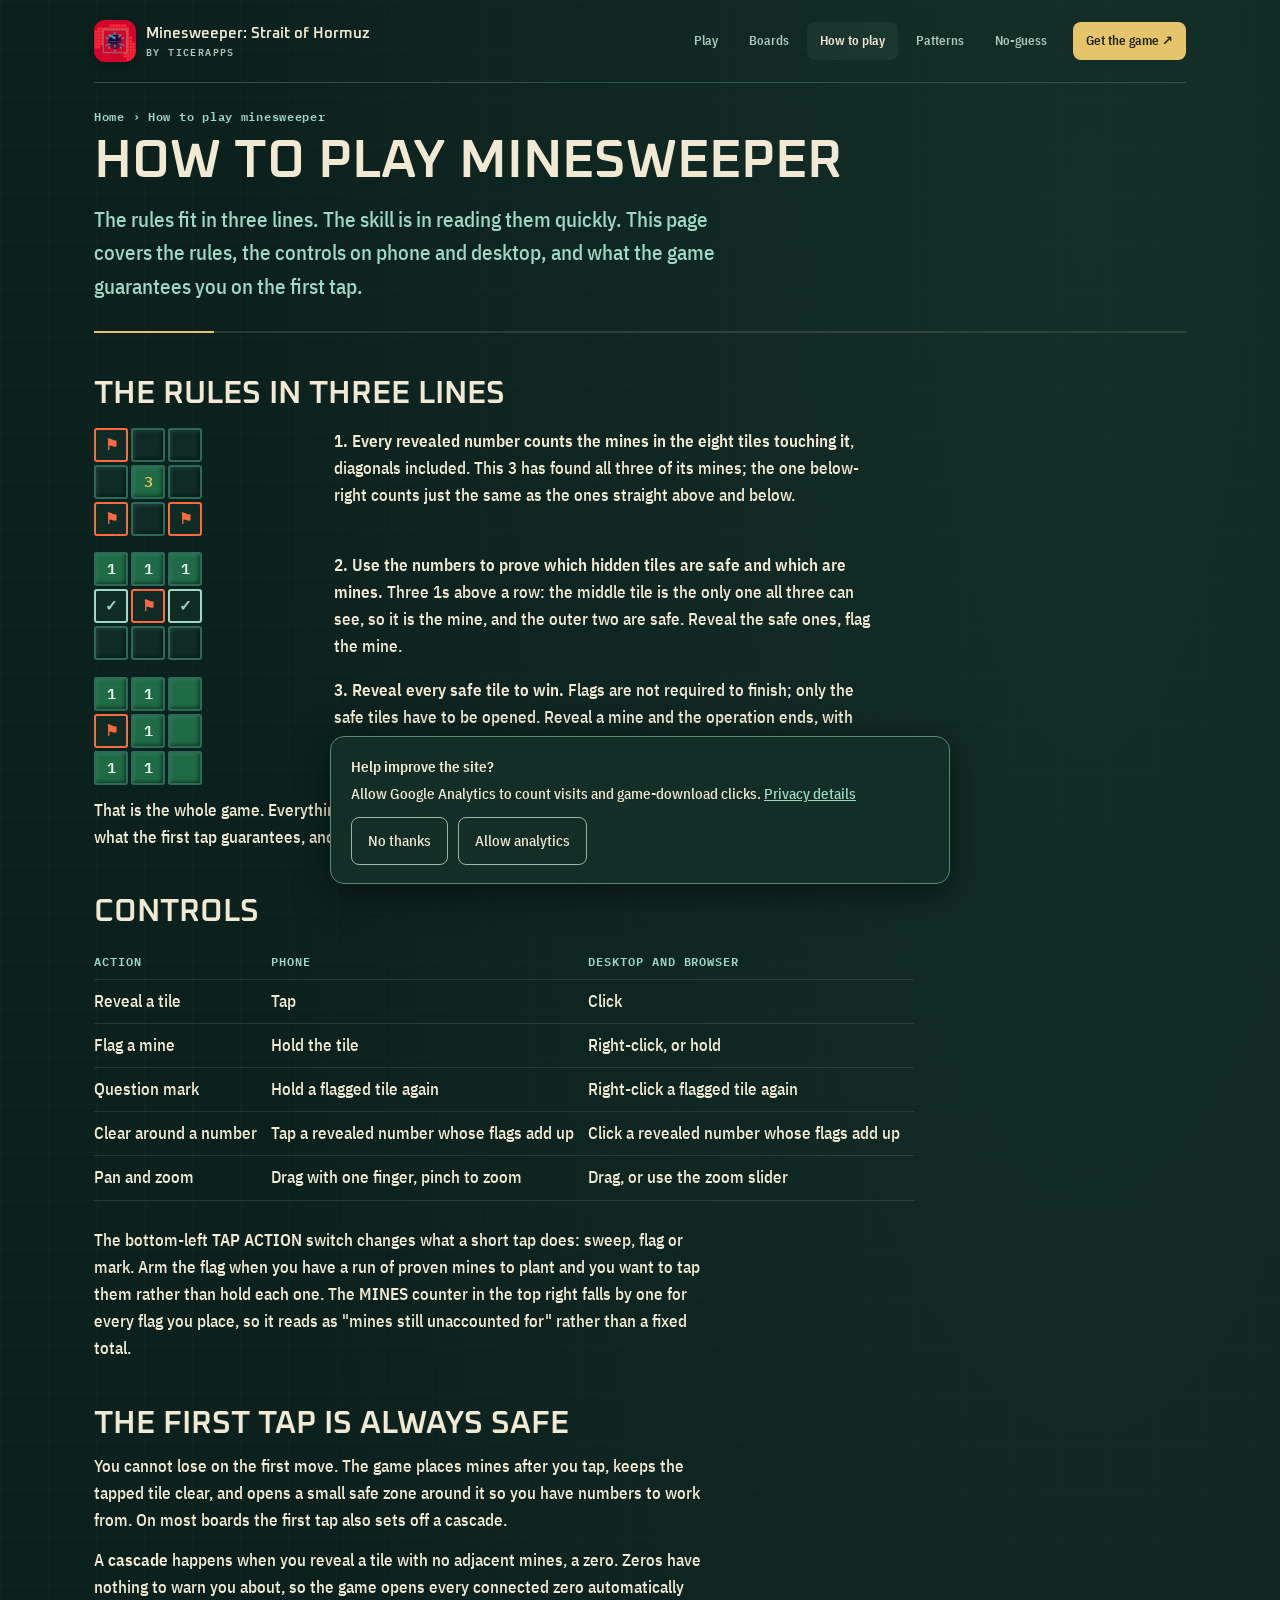
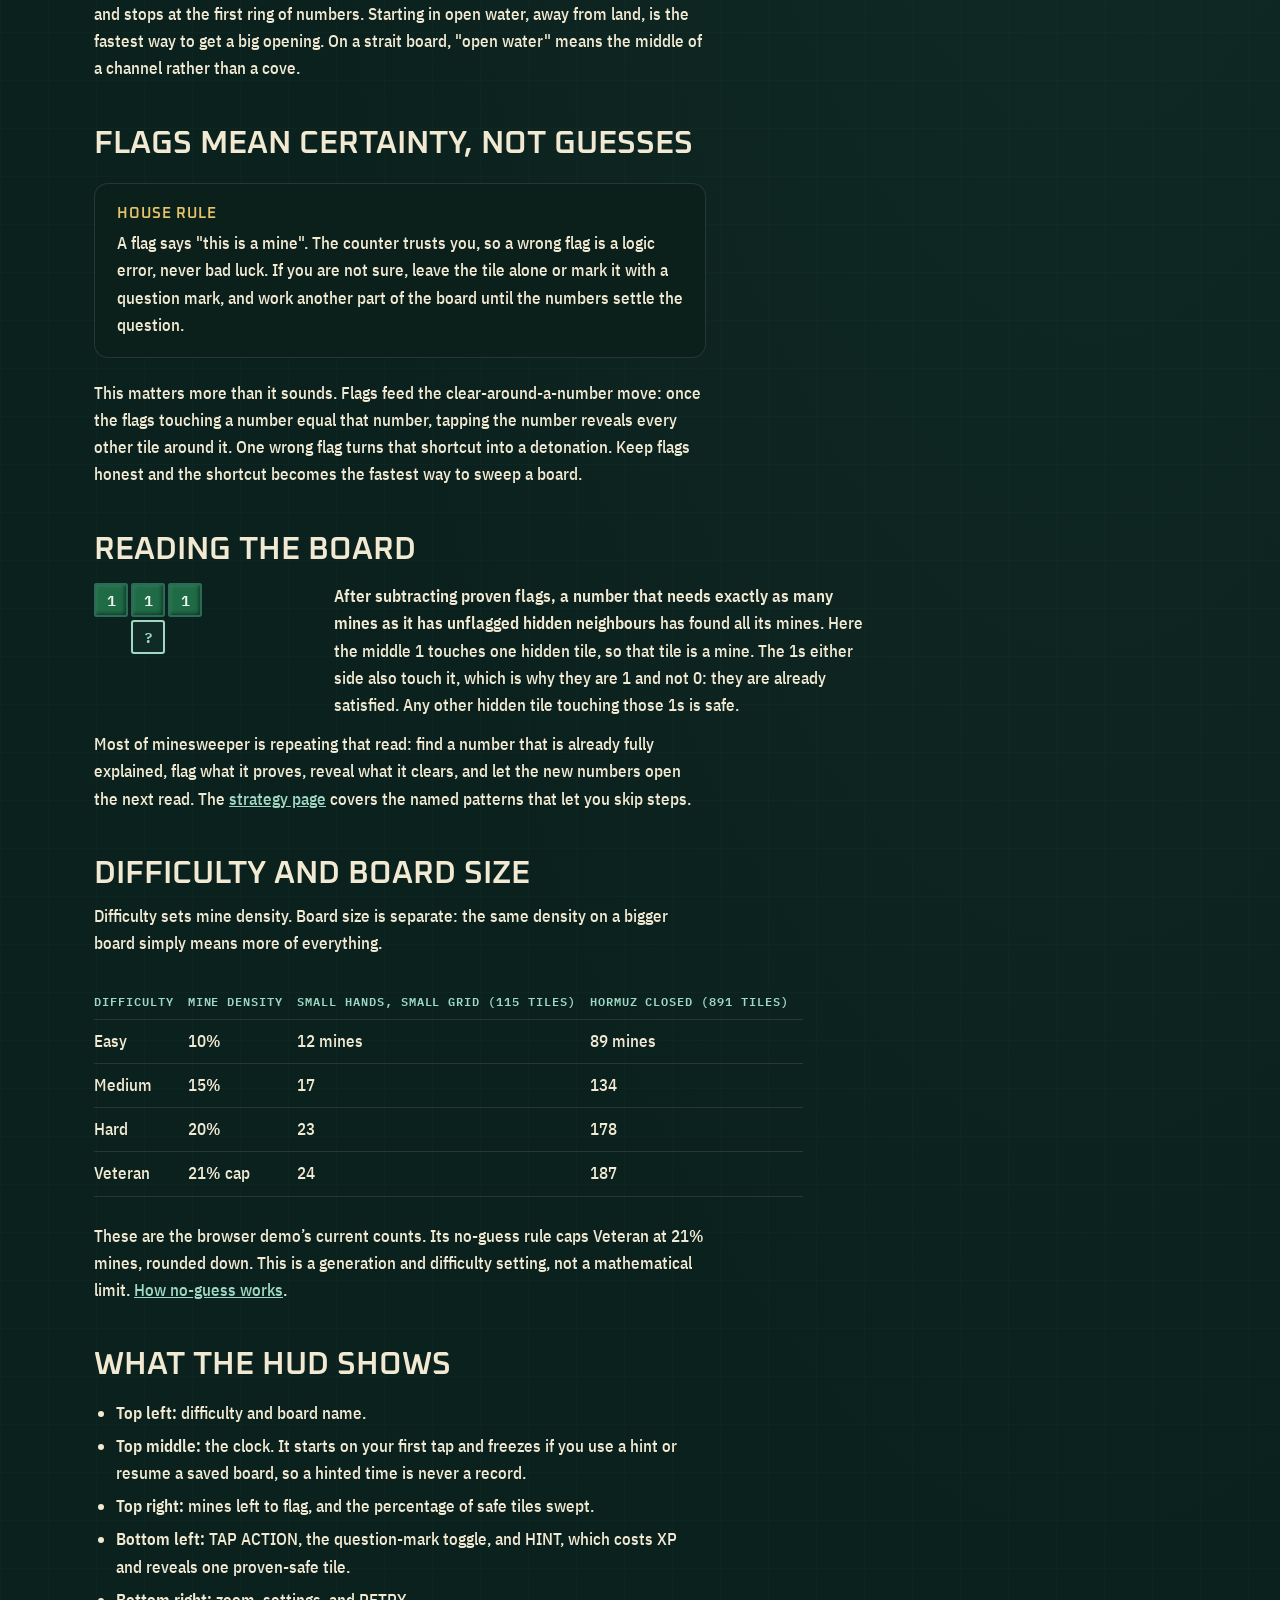
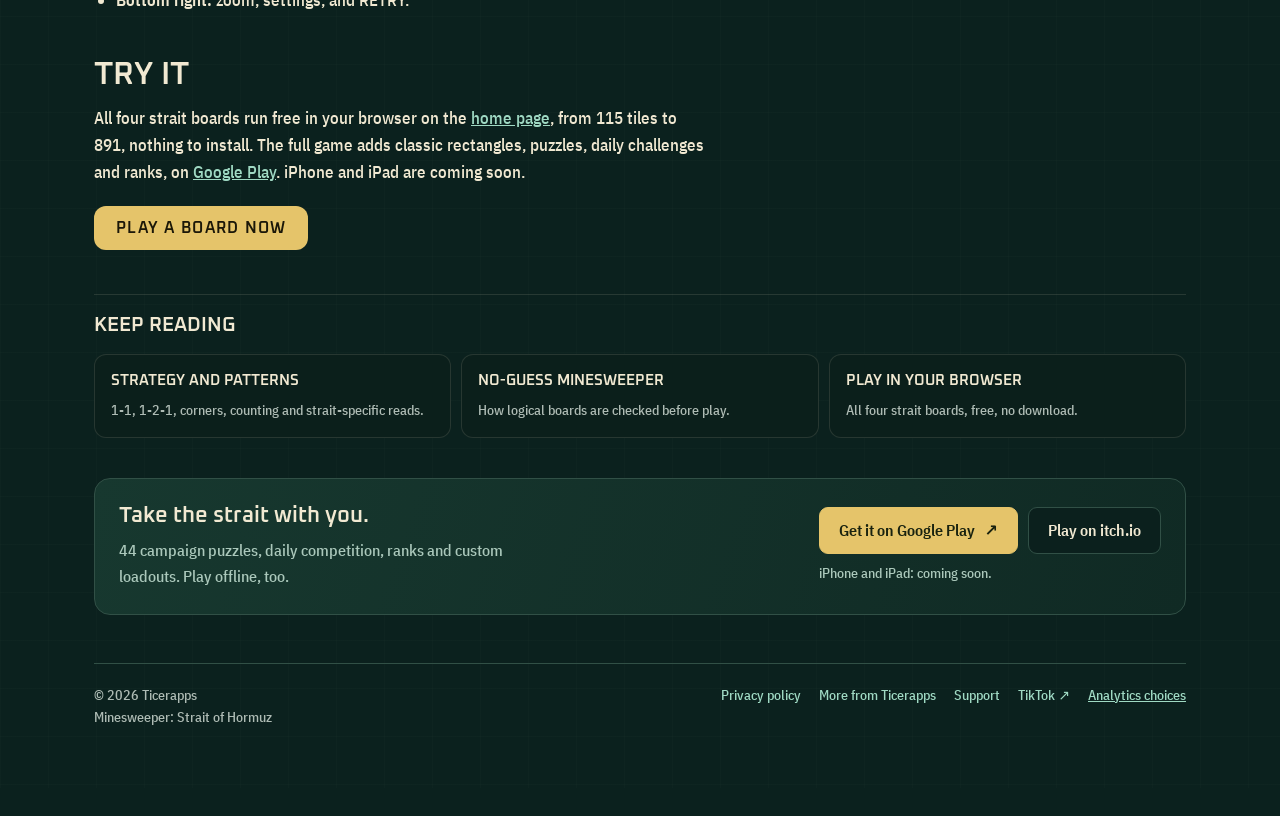
==== how-to-play/index.html @ 283d62c9 "Reduce font layout shifts and complete article metadata" ====
<!doctype html>
<html lang="en">
<head>
<meta charset="utf-8">
<meta name="viewport" content="width=device-width, initial-scale=1">
<title>How to Play Minesweeper – Rules, Controls and the First-Tap Guarantee</title>
<meta name="description" content="Minesweeper rules explained for Minesweeper: Strait of Hormuz: what the numbers mean, tap and hold controls, flags versus question marks, cascades, difficulty densities and what the HUD shows.">
<link rel="canonical" href="https://minesweeperstraitofhormuz.com/how-to-play/">
<meta name="robots" content="index, follow, max-image-preview:large">
<meta property="og:type" content="article"><meta property="og:site_name" content="Minesweeper: Strait of Hormuz"><meta property="og:title" content="How to Play Minesweeper – Rules, Controls and the First-Tap Guarantee"><meta property="og:description" content="Minesweeper rules explained for Minesweeper: Strait of Hormuz: what the numbers mean, tap and hold controls, flags versus question marks, cascades, difficulty densities and what the HUD shows."><meta property="og:url" content="https://minesweeperstraitofhormuz.com/how-to-play/"><meta property="og:image" content="https://minesweeperstraitofhormuz.com/assets/og-image.jpg">
<meta name="twitter:card" content="summary_large_image">
<link rel="icon" href="../assets/icon-192.png" type="image/png">

<style>:root{--bg:#0d2623;--bg-deep:#091c19;--panel:#0b1f1b;--line:rgba(236,228,205,.12);--cream:#f1e9d2;--mint:#9fd9c3;--gold:#e5c46a;--flag:#ff6a3d;--alert:#c84b3a;--tile:#0a1e1a;--tile-edge:#1d4a3f;--open:#1f6b45;
  --display:"Oxanium",system-ui,sans-serif;--body:"IBM Plex Sans Condensed","Arial Narrow",system-ui,sans-serif;--mono:"IBM Plex Mono",ui-monospace,Menlo,monospace;color-scheme:dark}
*{box-sizing:border-box}
body{margin:0;background:var(--bg);color:var(--cream);font:17px/1.6 var(--body);background-image:linear-gradient(rgba(159,217,195,.045) 1px,transparent 1px),linear-gradient(90deg,rgba(159,217,195,.045) 1px,transparent 1px);background-size:36px 36px}
a{color:var(--mint)}
img{max-width:100%;height:auto}
.wrap{max-width:1040px;margin:0 auto;padding:0 16px 60px}
.top{display:flex;align-items:center;justify-content:space-between;gap:16px;padding:14px 0;border-bottom:1px solid var(--line);flex-wrap:wrap}
@media (max-width:600px){.nav{display:none}}
.brand{display:flex;align-items:center;gap:12px;text-decoration:none;color:var(--cream)}
.brand img{width:40px;height:40px;border-radius:9px;box-shadow:0 2px 10px rgba(0,0,0,.4)}
.brand b{font-family:var(--display);font-size:17px;line-height:1.1;display:block}
.brand small{font-family:var(--mono);font-size:11px;letter-spacing:.12em;color:var(--mint);text-transform:uppercase}
.nav{display:flex;gap:18px;font-family:var(--mono);font-size:12px;letter-spacing:.1em;text-transform:uppercase;flex-wrap:wrap}
.nav a{color:var(--cream);text-decoration:none;opacity:.8}.nav a:hover{opacity:1;color:var(--gold)}
.crumbs{font-family:var(--mono);font-size:12px;letter-spacing:.06em;color:var(--mint);margin:22px 0 6px}
.crumbs a{text-decoration:none}
h1,h2,h3{font-family:var(--display);text-wrap:balance;line-height:1.08;margin:0}
h1{font-size:clamp(34px,6vw,54px);text-transform:uppercase}
h2{font-size:clamp(24px,3.6vw,32px);text-transform:uppercase;margin-top:44px;color:var(--cream)}
h3{font-size:20px;margin-top:26px;color:var(--mint)}
.lead{font-size:clamp(18px,2.3vw,21px);color:var(--mint);max-width:60ch;margin:12px 0 0}
article p{max-width:68ch;margin:12px 0}
article ul,article ol{max-width:68ch;padding-left:22px}
article li{margin:6px 0}
.rule{height:2px;background:var(--line);position:relative;margin:28px 0}
.rule::before{content:"";position:absolute;left:0;top:0;width:120px;height:2px;background:var(--gold)}
.callout{border:1px solid var(--line);background:var(--panel);border-radius:14px;padding:18px 22px;margin:22px 0;max-width:68ch}
.callout b{font-family:var(--display);color:var(--gold);text-transform:uppercase;font-size:15px;letter-spacing:.06em;display:block;margin-bottom:4px}
.cta{display:inline-block;background:var(--gold);color:#1b1708;font:700 16px/1 var(--display);letter-spacing:.08em;text-transform:uppercase;text-decoration:none;padding:14px 22px;border-radius:12px;margin-top:8px}
.cta:hover{background:#f0d57f}
figure{margin:24px 0;max-width:420px}
figure img{border-radius:12px;border:1px solid var(--line)}
figcaption{font-size:14px;color:#aebbb4;margin-top:8px}
table{border-collapse:collapse;margin:14px 0;font-variant-numeric:tabular-nums;max-width:100%}
th,td{border-bottom:1px solid var(--line);padding:8px 14px 8px 0;text-align:left;vertical-align:top}
th{font-family:var(--mono);font-size:12px;letter-spacing:.08em;text-transform:uppercase;color:var(--mint)}
.wide{overflow-x:auto}
/* mini board illustrations */
.mini{display:inline-grid;gap:3px;margin:0;vertical-align:top}
.mini span{width:34px;height:34px;display:grid;place-items:center;font:600 15px var(--mono);border-radius:3px;background:#102b26;box-shadow:inset 0 0 0 2px #2b6a59,inset 3px 3px 4px rgba(159,217,195,.14),inset -3px -3px 4px rgba(0,0,0,.55)}
.mini .o{background:var(--open);color:#eef7f0}
.mini .o.n2{color:#bfe8c9}.mini .o.n3{color:#e9c35a}
.mini .f{box-shadow:inset 0 0 0 2px var(--flag);color:var(--flag)}
.mini .s{box-shadow:inset 0 0 0 2px var(--mint);color:var(--mint)}
.mini .x{background:transparent;box-shadow:none}
.row{display:grid;grid-template-columns:216px minmax(0,1fr);gap:8px 24px;align-items:start;margin-top:16px}
.row>p{margin:0;max-width:60ch}
.row>figure,.row>.mini,.row>div{margin:0;justify-self:start}
@media (max-width:620px){.row{grid-template-columns:1fr}}
.related{border-top:1px solid var(--line);margin-top:44px;padding-top:20px}
.related h2{margin-top:0;font-size:20px}
.related ul{list-style:none;padding:0;display:grid;gap:10px;grid-template-columns:repeat(auto-fit,minmax(220px,1fr))}
.related a{display:block;border:1px solid var(--line);border-radius:12px;padding:14px 16px;text-decoration:none;color:var(--cream);background:var(--panel)}
.related a b{display:block;font-family:var(--display);text-transform:uppercase;font-size:15px;margin-bottom:3px}
.related a span{color:#aebbb4;font-size:14px}
footer{border-top:1px solid var(--line);margin-top:40px;padding-top:20px;font-size:14px;color:#aebbb4;display:flex;justify-content:space-between;gap:16px;flex-wrap:wrap}
footer nav{display:flex;gap:16px;flex-wrap:wrap}footer a{text-decoration:none}

/* section 7: chord animation. The 3 is satisfied by three flags; tapping it opens the rest. */
.chord{display:inline-grid;grid-template-columns:repeat(3,34px);gap:3px;margin:0;position:relative}
.chord span{width:34px;height:34px;display:grid;place-items:center;font:600 15px var(--mono);border-radius:3px;background:#102b26;box-shadow:inset 0 0 0 2px #2b6a59,inset 3px 3px 4px rgba(159,217,195,.14),inset -3px -3px 4px rgba(0,0,0,.55);color:transparent}
.chord .f{box-shadow:inset 0 0 0 2px var(--flag);color:var(--flag)}
.chord .c{background:var(--open);color:#e9c35a;position:relative}
.chord .c::after{content:"";position:absolute;inset:-4px;border:2px solid var(--mint);border-radius:6px;opacity:0;animation:chord-tap 4s infinite}
.chord .h{position:relative;overflow:hidden}
.chord .h::before{content:attr(data-n);position:absolute;inset:0;display:grid;place-items:center;background:var(--open);color:#eef7f0;border-radius:3px;opacity:0;animation:chord-open 4s infinite}
.chord .h.d1::before{animation-delay:.08s}.chord .h.d2::before{animation-delay:.16s}.chord .h.d3::before{animation-delay:.24s}.chord .h.d4::before{animation-delay:.32s}
@keyframes chord-tap{0%,38%{opacity:0;transform:scale(.8)}42%{opacity:1;transform:scale(1)}55%{opacity:0;transform:scale(1.25)}100%{opacity:0}}
@keyframes chord-open{0%,44%{opacity:0}52%,88%{opacity:1}100%{opacity:0}}
.chord-cap{font-family:var(--mono);font-size:12px;letter-spacing:.06em;color:var(--mint);margin:0 0 4px}
@media (prefers-reduced-motion:reduce){.chord .h::before{animation:none;opacity:1}.chord .c::after{animation:none}}
.hud-fig{margin:0;max-width:216px}
.hud-fig img{border-radius:999px;border:1px solid var(--line);display:block}
.hud-fig figcaption{font-size:13px}
</style>
<script async src="https://pagead2.googlesyndication.com/pagead/js/adsbygoogle.js?client=ca-pub-9806107692884322" crossorigin="anonymous"></script>
<script type="application/ld+json">{"@context": "https://schema.org", "@graph": [{"@type": "BreadcrumbList", "itemListElement": [{"@type": "ListItem", "position": 1, "name": "Home", "item": "https://minesweeperstraitofhormuz.com/"}, {"@type": "ListItem", "position": 2, "name": "How to play minesweeper", "item": "https://minesweeperstraitofhormuz.com/how-to-play/"}]}, {"@type": "HowTo", "name": "How to play Minesweeper: Strait of Hormuz", "description": "Classic minesweeper rules on boards shaped by the Strait of Hormuz: read the numbers, flag proven mines, reveal every safe tile.", "step": [{"@type": "HowToStep", "name": "Read the numbers", "text": "Each revealed number counts the mines in the eight tiles touching it, including diagonals."}, {"@type": "HowToStep", "name": "Reveal or flag", "text": "Tap to reveal a tile you have proven safe. Hold a tile, or right-click on desktop, to flag a proven mine."}, {"@type": "HowToStep", "name": "Clear the grid", "text": "Reveal every safe tile to win. Keep flags honest so you can tap a satisfied number to clear its neighbours."}]}, {"@type": "Article", "headline": "How to play Minesweeper: Strait of Hormuz", "author": {"@type": "Organization", "name": "Ticerapps", "url": "https://ticerapps.github.io/"}, "publisher": {"@type": "Organization", "name": "Ticerapps"}, "datePublished": "2026-10-12T23:05:53-04:00", "dateModified": "2026-10-14T02:19:47-04:00", "mainEntityOfPage": "https://minesweeperstraitofhormuz.com/how-to-play/", "image": "https://minesweeperstraitofhormuz.com/assets/og-image.jpg"}]}</script>

<!-- shared-style:start --><link rel="preload" href="/assets/fonts/hormuz-display.woff2" as="font" type="font/woff2" crossorigin><link rel="preload" href="/assets/fonts/hormuz-body-medium.woff2" as="font" type="font/woff2" crossorigin><style>/* Self-hosted OFL font subsets. Optional display prevents late font swaps. */
@font-face{font-family:"Hormuz Web Display";src:url('/assets/fonts/hormuz-display.woff2') format('woff2');font-weight:600 700;font-display:optional}
@font-face{font-family:'Hormuz Web Sans';src:url('/assets/fonts/hormuz-body-medium.woff2') format('woff2');font-weight:400 500;font-display:optional}
@font-face{font-family:'Hormuz Web Sans';src:url('/assets/fonts/hormuz-body-semibold.woff2') format('woff2');font-weight:600 700;font-display:optional}
@font-face{font-family:'Hormuz Web Mono';src:url('/assets/fonts/hormuz-mono.woff2') format('woff2');font-weight:400 700;font-display:optional}
/* Shared navigation, landing-page refinements and illustrated field guide. */
:root{--display:"Hormuz Web Display",system-ui,sans-serif;--body:"Hormuz Web Sans","Arial Narrow",system-ui,sans-serif;--mono:"Hormuz Web Mono",ui-monospace,Menlo,monospace;--ink-soft:#abc8bb;--surface:#0b201d;--edge:#315046;--radius:16px}
html{scroll-padding-top:110px}
body{font-family:var(--body);background-color:#0b211e;background-image:radial-gradient(ellipse at 85% 5%,#20423666,transparent 55%),linear-gradient(#9fd9c305 1px,transparent 1px),linear-gradient(90deg,#9fd9c305 1px,transparent 1px);background-size:auto,48px 48px,48px 48px}
.wrap{max-width:1140px;padding-inline:24px}
a,button,summary{-webkit-tap-highlight-color:transparent}
:focus-visible{outline:3px solid var(--gold);outline-offset:5px}
button{font:inherit;cursor:pointer}button:disabled{cursor:default}
[hidden]{display:none!important}
.top.site-header{position:relative;z-index:20;display:flex;flex-wrap:wrap;align-items:center;gap:20px;padding:20px 0;margin:0 0 24px;border-bottom:1px solid var(--edge)}
.site-header .brand{min-width:0;gap:10px;flex:1 1 240px}
.site-header .brand img{width:42px;height:42px;flex:none;border-radius:11px}
.site-header .brand b{font-family:var(--display);font-size:15px;line-height:1.4;letter-spacing:0;max-width:260px}
.site-header .brand small{display:block;font:500 10px/1.5 var(--mono);letter-spacing:.14em;color:var(--ink-soft)}
.site-nav{display:flex;align-items:center;gap:5px;flex-wrap:wrap}
.site-nav a{font:600 13px/1.4 var(--body);padding:10px 13px;border-radius:8px;text-decoration:none;color:var(--ink-soft);white-space:nowrap}
.site-nav a:hover,.site-nav a[aria-current="page"]{background:#9fd9c310;color:var(--cream)}
.site-nav a.nav-download{background:var(--gold);color:#1b230f;margin-left:8px}
.menu-toggle{display:none;border:1px solid var(--edge);border-radius:8px;background:var(--surface);color:var(--cream);padding:10px 14px;font:600 14px var(--body)}
.hero{padding-top:28px!important}
.hero h1{font-size:clamp(36px,6vw,68px)!important;max-width:900px;letter-spacing:-.035em}
.hero .eyebrow{font-size:11px;letter-spacing:.12em;margin-bottom:16px}
.hero p.lead{font-size:clamp(18px,2vw,22px);max-width:640px;margin-bottom:20px;line-height:1.55}
.hero-actions,.download-actions{display:flex;align-items:center;gap:10px;flex-wrap:wrap;margin:20px 0}
.action-primary,.action-secondary{display:inline-flex;align-items:center;justify-content:center;gap:10px;min-height:46px;padding:12px 19px;border-radius:9px;font:600 16px/1.3 var(--body);text-decoration:none;border:1px solid var(--edge)}
.action-primary{background:var(--gold);color:#19220f;border-color:var(--gold)}
.action-secondary{background:var(--surface);color:var(--cream)}
.action-primary:hover{background:#f3d681}.action-secondary:hover{border-color:var(--mint)}
.availability{color:var(--ink-soft);font-size:14px;margin:0!important}
.coming-soon{display:flex;flex-direction:column;justify-content:center;border:1px solid var(--edge);border-radius:9px;padding:9px 18px;color:var(--ink-soft);font:500 13px/1.35 var(--body)}
.coming-soon strong{color:var(--cream);font-size:16px}
.download-strip{display:flex;align-items:center;justify-content:space-between;gap:24px;background:linear-gradient(110deg,#17382f,#102a24);border:1px solid var(--edge);border-radius:var(--radius);padding:24px;margin:40px 0}
.download-strip h2{margin:0;font-size:22px;line-height:1.25;text-transform:none}
.download-strip p{font-size:16px;color:var(--ink-soft);max-width:48ch;margin:8px 0 0}
.download-strip .download-actions{margin:0;flex-shrink:0}
.download-strip small{display:block;margin-top:8px;color:var(--ink-soft)}
.social-section{display:grid;grid-template-columns:.8fr 1.2fr;gap:32px;align-items:center;margin:44px 0;border:1px solid var(--edge);border-radius:var(--radius);padding:28px;background:var(--surface)}
.social-section h2{font-size:30px;margin:6px 0 14px;line-height:1.2}
.social-section p{color:var(--ink-soft);max-width:40ch}.social-preview{min-width:0;text-align:center;border:1px dashed #47675a;border-radius:12px;padding:22px}
.social-preview .embed-notice{font-size:13px;margin:12px auto;max-width:38ch}.social-preview blockquote{min-width:0!important;margin:0!important}
.social-preview iframe{max-width:100%!important}.social-preview .social-handle{display:block;margin:14px 0;text-decoration:none;font-family:var(--mono);font-size:14px}
.site-footer{align-items:flex-start;margin-top:48px;border-top:1px solid var(--edge)}
.site-footer nav{display:flex;gap:18px;flex-wrap:wrap}.site-footer p{margin:0}.text-button{border:0;background:none;color:var(--mint);text-decoration:underline;padding:0;font:inherit}
.guide-intro{display:grid;grid-template-columns:1.15fr .85fr;gap:36px;align-items:center;padding:20px 0 28px}
.guide-intro h1{font-size:clamp(34px,5vw,56px);letter-spacing:-.025em;line-height:1.08}
.guide-intro .lead{font-size:19px;max-width:45ch;line-height:1.6}
.guide-kicker{color:var(--gold);font:500 11px var(--mono);letter-spacing:.15em;text-transform:uppercase;margin-bottom:14px}
.pattern-legend{display:flex;gap:10px 18px;flex-wrap:wrap;font-size:14px;color:var(--ink-soft);margin:20px 0}
.legend-safe{color:#b3eacc}.legend-mine{color:#ffa67d}.pattern-note{font-size:15px;color:var(--ink-soft);padding:16px 20px;border-left:2px solid var(--gold);background:#e5c46a06;max-width:76ch}
.guide-jump{display:flex;flex-wrap:wrap;gap:8px;margin:24px 0 30px}.guide-jump a{border:1px solid var(--edge);border-radius:30px;padding:7px 13px;font-size:14px;text-decoration:none}
.pattern-cards{display:grid;grid-template-columns:repeat(2,minmax(0,1fr));gap:18px}
.pattern-card{background:var(--surface);border:1px solid var(--edge);border-radius:var(--radius);padding:24px;min-width:0;scroll-margin-top:22px}
.pattern-card .pattern-group{margin:0 0 8px;color:var(--gold);font:500 10px var(--mono);letter-spacing:.1em;text-transform:uppercase}
.pattern-card h2{font-size:23px;margin:0;line-height:1.25;text-transform:none;letter-spacing:0}
.pattern-card p{font-size:17px;line-height:1.5;color:var(--ink-soft)}
.pattern-stage{display:flex;justify-content:center;align-items:center;min-height:202px;padding:22px 8px;margin:18px 0;background:radial-gradient(ellipse,#163e3055,transparent 70%);border-block:1px solid #9fd9c30b;overflow:hidden}
.pattern-board{display:grid;grid-template-columns:repeat(var(--cols),minmax(0,46px));gap:4px;width:max-content;max-width:100%}
.pattern-cell{width:46px;height:46px;border-radius:5px;display:grid;place-items:center;font:600 22px/1 var(--mono);box-sizing:border-box}
.pattern-cell.covered{background:linear-gradient(140deg,#235c47,#153e32);border:1px solid #538870;box-shadow:inset 2px 2px #7ab89524,inset -2px -2px #0003;color:#add1be}
.pattern-cell.clue{background:#12342a;border:1px solid #234c3e;color:#b8ddeb}
.pattern-cell.clue.n2{color:#a8d9a2}.pattern-cell.clue.n3{color:#f1d486}.pattern-cell.clue.n4{color:#ddaff7}
.pattern-cell.outside{background:repeating-linear-gradient(135deg,transparent,transparent 5px,#9fd9c308 5px,#9fd9c308 6px);border:1px dashed #9fd9c312;color:transparent}
.pattern-cell.flag,.pattern-board.show-answer .answer-mine{background:#4b3024;border:1px solid #d9865e;color:#ffb58e}
.pattern-board.show-answer .answer-safe{background:#315544;border:2px solid #b3eacc;color:#c7f3d9}
.pattern-board .answer-symbol{display:none}.pattern-board.show-answer .answer-symbol{display:inline}.pattern-board.show-answer .answer-marked .hidden-symbol{display:none}
.pattern-card details{border-top:1px solid var(--edge);padding-top:14px}.pattern-card summary{cursor:pointer;color:var(--mint);font-size:16px}.pattern-card details p{font-size:16px}
.pattern-card details[open] summary{margin-bottom:8px}
.pattern-answer{display:flex;align-items:center;justify-content:space-between;gap:12px}
.pattern-answer button{padding:8px 12px;border:1px solid #52745e;border-radius:7px;background:#153c30;color:var(--cream);font-size:14px}.pattern-answer small{color:var(--ink-soft);font-size:12px}
.quiz{border:1px solid #6f7345;border-radius:var(--radius);background:linear-gradient(140deg,#243a2a,#10251e);padding:24px;text-align:center}
.quiz h2{font-size:21px;margin:0 0 18px;text-transform:none}.quiz .pattern-board{margin:auto}.quiz .pattern-cell.covered:hover{border-color:var(--gold);transform:translateY(-2px)}
.quiz-feedback{font-size:16px;min-height:48px;margin:18px 0 0!important;color:var(--ink-soft)}
.guide-end{display:grid;grid-template-columns:1fr 1fr;gap:24px;margin:34px 0}.guide-end h2{font-size:22px;text-transform:none;margin:0 0 10px}.guide-end p{font-size:17px;color:var(--ink-soft)}
.policy-head{max-width:760px}.privacy-short{background:var(--surface);border:1px solid var(--edge);border-radius:12px;padding:20px;margin:24px 0}.privacy-short p{margin:0}.policy-links{display:flex;gap:16px;flex-wrap:wrap}
@media(min-width:900px){.hero .game{margin-top:34px}.hero>.cta{padding:28px}}
@media(max-width:800px){.site-header .brand{flex:1}.site-header .brand b{max-width:235px}.js .menu-toggle{display:block}.site-nav{width:100%;padding-top:10px;border-top:1px solid var(--edge);gap:6px}.js .site-nav:not(.is-open){display:none}.site-nav a{padding:12px 14px;flex:1 0 auto;text-align:center}.site-nav a.nav-download{margin-left:0}.top.site-header{gap:12px;margin-bottom:18px;padding:16px 0}.guide-intro{grid-template-columns:1fr;gap:22px}.quiz{max-width:480px;width:100%;justify-self:center}.social-section{grid-template-columns:1fr}.download-strip{align-items:flex-start;flex-direction:column}.pattern-card{padding:20px}}
@media(max-width:580px){.wrap{padding-inline:18px}.site-header .brand b{max-width:190px;font-size:13px}.site-header .brand img{width:36px;height:36px}.site-header .brand small{font-size:9px}.menu-toggle{padding:9px 11px}.hero{padding-top:14px!important}.hero h1{font-size:36px!important}.hero .eyebrow{font-size:10px;line-height:1.8}.hero-actions a{flex:1 1 auto}.pattern-cards{grid-template-columns:1fr}.guide-end{grid-template-columns:1fr}.social-section{padding:20px}.social-preview{padding:16px 10px}.download-strip{padding:22px}.guide-intro{padding-top:12px}.guide-jump{gap:7px}.guide-jump a{font-size:13px}.site-footer{display:block}.site-footer nav{margin-top:18px}.coming-soon{min-height:48px}}
@media(prefers-reduced-motion:reduce){*,*::before,*::after{scroll-behavior:auto!important;animation:none!important;transition:none!important}}
.analytics-choice{position:fixed;z-index:1000;bottom:16px;left:16px;right:16px;margin:auto;max-width:620px;padding:18px 20px;background:#122e27;border:1px solid #5c8771;border-radius:14px;box-shadow:0 8px 35px #0008;font-size:15px}.analytics-choice[hidden]{display:none}.analytics-choice p{margin:4px 0 12px;line-height:1.45}.analytics-actions{display:flex;gap:10px;flex-wrap:wrap}.analytics-actions button{padding:11px 16px;background:transparent;border:1px solid #98b6a6;border-radius:8px;color:var(--cream);font:inherit;cursor:pointer}.analytics-actions button:hover{background:#28483a}.analytics-actions button[hidden]{display:none}html:not(.js) [data-answer]{display:none}html:not(.js) .pattern-board .answer-marked .answer-symbol{display:inline}html:not(.js) .pattern-board .answer-marked .hidden-symbol{display:none}

.social-media{min-width:0}.youtube-preview{position:relative;aspect-ratio:16/9;border:1px solid var(--line);border-radius:16px;overflow:hidden;background:linear-gradient(120deg,#092b1ddd,#071b12aa),url('/assets/og-image.jpg') center/cover}.youtube-preview button{width:100%;height:100%;display:flex;flex-direction:column;gap:12px;align-items:center;justify-content:center;padding:20px;background:transparent;border:0;color:var(--cream);cursor:pointer;font:inherit}.youtube-preview button:hover{background:#50775633}.youtube-preview strong{font-family:var(--display);font-size:clamp(17px,2vw,23px)}.video-play{display:grid;place-items:center;width:64px;height:64px;background:var(--gold);border-radius:50%;color:#10221a;font-size:38px;line-height:1}.youtube-preview iframe{position:absolute;inset:0;border:0;width:100%;height:100%}.social-media .social-preview{margin-top:24px}
</style><!-- shared-style:end -->
<script defer src="/assets/site.js"></script>
<script defer src="/assets/analytics.js"></script>
</head>
<body>
<div class="wrap">
<!-- shared-header:start --><header class="top site-header"><a class="brand" href="/" aria-label="Minesweeper: Strait of Hormuz by Ticerapps, home"><img src="/assets/icon-192.png" width="42" height="42" alt=""><span><b>Minesweeper: Strait of Hormuz</b><small>by Ticerapps</small></span></a><button type="button" class="menu-toggle" aria-expanded="false" aria-controls="site-nav">Menu <span aria-hidden="true">☰</span></button><nav class="site-nav" id="site-nav" aria-label="Main navigation"><a href="/#play">Play</a><a href="/#boards">Boards</a><a href="/how-to-play/" aria-current="page">How to play</a><a href="/strategy/">Patterns</a><a href="/no-guess-minesweeper/">No-guess</a><a class="nav-download" href="/#get">Get the game <span aria-hidden="true">↗</span></a></nav></header><!-- shared-header:end -->
<main>
<nav class="crumbs" aria-label="Breadcrumb"><a href="../">Home</a> › How to play minesweeper</nav>
<article>
<h1>How to play minesweeper</h1>
<p class="lead">The rules fit in three lines. The skill is in reading them quickly. This page covers the rules, the controls on phone and desktop, and what the game guarantees you on the first tap.</p>

<div class="rule"></div>
<h2>The rules in three lines</h2>
<div class="row tight">
<div class="mini" style="grid-template-columns:repeat(3,34px)" aria-label="A 3 touching three mines, one of them diagonal"><span class="f">⚑</span><span></span><span></span><span></span><span class="o n3">3</span><span></span><span class="f">⚑</span><span></span><span class="f">⚑</span></div>
<p><strong>1. Every revealed number counts the mines in the eight tiles touching it</strong>, diagonals included. This 3 has found all three of its mines; the one below-right counts just the same as the ones straight above and below.</p>
</div>
<div class="row tight">
<div class="mini" style="grid-template-columns:repeat(3,34px)" aria-label="Three 1s above a row: the middle hidden tile is the mine, the outer two are safe"><span class="o ">1</span><span class="o ">1</span><span class="o ">1</span><span class="s">✓</span><span class="f">⚑</span><span class="s">✓</span><span></span><span></span><span></span></div>
<p><strong>2. Use the numbers to prove which hidden tiles are safe and which are mines.</strong> Three 1s above a row: the middle tile is the only one all three can see, so it is the mine, and the outer two are safe. Reveal the safe ones, flag the mine.</p>
</div>
<div class="row tight">
<div class="mini" style="grid-template-columns:repeat(3,34px)" aria-label="A finished board: every safe tile revealed, the one mine flagged"><span class="o ">1</span><span class="o ">1</span><span class="o"></span><span class="f">⚑</span><span class="o ">1</span><span class="o"></span><span class="o ">1</span><span class="o ">1</span><span class="o"></span></div>
<p><strong>3. Reveal every safe tile to win.</strong> Flags are not required to finish; only the safe tiles have to be opened. Reveal a mine and the operation ends, with the option to retry the same board or start a new one.</p>
</div>
<p>That is the whole game. Everything on this page is detail: how the controls work, what the first tap guarantees, and what the HUD is telling you.</p>

<h2>Controls</h2>
<div class="wide"><table>
<tr><th>Action</th><th>Phone</th><th>Desktop and browser</th></tr>
<tr><td>Reveal a tile</td><td>Tap</td><td>Click</td></tr>
<tr><td>Flag a mine</td><td>Hold the tile</td><td>Right-click, or hold</td></tr>
<tr><td>Question mark</td><td>Hold a flagged tile again</td><td>Right-click a flagged tile again</td></tr>
<tr><td>Clear around a number</td><td>Tap a revealed number whose flags add up</td><td>Click a revealed number whose flags add up</td></tr>
<tr><td>Pan and zoom</td><td>Drag with one finger, pinch to zoom</td><td>Drag, or use the zoom slider</td></tr>
</table></div>
<p>The bottom-left <strong>TAP ACTION</strong> switch changes what a short tap does: sweep, flag or mark. Arm the flag when you have a run of proven mines to plant and you want to tap them rather than hold each one. The <strong>MINES</strong> counter in the top right falls by one for every flag you place, so it reads as "mines still unaccounted for" rather than a fixed total.</p>

<h2>The first tap is always safe</h2>
<p>You cannot lose on the first move. The game places mines after you tap, keeps the tapped tile clear, and opens a small safe zone around it so you have numbers to work from. On most boards the first tap also sets off a cascade.</p>
<p>A <strong>cascade</strong> happens when you reveal a tile with no adjacent mines, a zero. Zeros have nothing to warn you about, so the game opens every connected zero automatically and stops at the first ring of numbers. Starting in open water, away from land, is the fastest way to get a big opening. On a strait board, "open water" means the middle of a channel rather than a cove.</p>

<h2>Flags mean certainty, not guesses</h2>
<div class="callout"><b>House rule</b>A flag says "this is a mine". The counter trusts you, so a wrong flag is a logic error, never bad luck. If you are not sure, leave the tile alone or mark it with a question mark, and work another part of the board until the numbers settle the question.</div>
<p>This matters more than it sounds. Flags feed the clear-around-a-number move: once the flags touching a number equal that number, tapping the number reveals every other tile around it. One wrong flag turns that shortcut into a detonation. Keep flags honest and the shortcut becomes the fastest way to sweep a board.</p>

<h2>Reading the board</h2>
<div class="row tight">
<div class="mini" style="grid-template-columns:repeat(3,34px)" aria-label="A 1 on an edge touching one hidden tile">
  <span class="o">1</span><span class="o">1</span><span class="o">1</span>
  <span class="x"></span><span class="s">?</span><span class="x"></span>
  <span class="x"></span><span class="x"></span><span class="x"></span>
</div>
<p><strong>After subtracting proven flags, a number that needs exactly as many mines as it has unflagged hidden neighbours</strong> has found all its mines. Here the middle 1 touches one hidden tile, so that tile is a mine. The 1s either side also touch it, which is why they are 1 and not 0: they are already satisfied. Any other hidden tile touching those 1s is safe.</p>
</div>
<p>Most of minesweeper is repeating that read: find a number that is already fully explained, flag what it proves, reveal what it clears, and let the new numbers open the next read. The <a href="../strategy/">strategy page</a> covers the named patterns that let you skip steps.</p>

<h2>Difficulty and board size</h2>
<p>Difficulty sets mine density. Board size is separate: the same density on a bigger board simply means more of everything.</p>
<div class="wide"><table>
<tr><th>Difficulty</th><th>Mine density</th><th>Small Hands, Small Grid (115 tiles)</th><th>Hormuz Closed (891 tiles)</th></tr>
<tr><td>Easy</td><td>10%</td><td>12 mines</td><td>89 mines</td></tr>
<tr><td>Medium</td><td>15%</td><td>17</td><td>134</td></tr>
<tr><td>Hard</td><td>20%</td><td>23</td><td>178</td></tr>
<tr><td>Veteran</td><td>21% cap</td><td>24</td><td>187</td></tr>
</table></div>
<p>These are the browser demo’s current counts. Its no-guess rule caps Veteran at 21% mines, rounded down. This is a generation and difficulty setting, not a mathematical limit. <a href="../no-guess-minesweeper/">How no-guess works</a>.</p>

<h2>What the HUD shows</h2>
<ul>
  <li><strong>Top left:</strong> difficulty and board name.</li>
  <li><strong>Top middle:</strong> the clock. It starts on your first tap and freezes if you use a hint or resume a saved board, so a hinted time is never a record.</li>
  <li><strong>Top right:</strong> mines left to flag, and the percentage of safe tiles swept.</li>
  <li><strong>Bottom left:</strong> TAP ACTION, the question-mark toggle, and HINT, which costs XP and reveals one proven-safe tile.</li>
  <li><strong>Bottom right:</strong> zoom, settings, and RETRY.</li>
</ul>

<h2>Try it</h2>
<p>All four strait boards run free in your browser on the <a href="../#play">home page</a>, from 115 tiles to 891, nothing to install. The full game adds classic rectangles, puzzles, daily challenges and ranks, on <a data-destination="google_play" href="https://play.google.com/store/apps/details?id=com.ticer.minesweeperstraitofhormuz">Google Play</a>. iPhone and iPad are coming soon.</p>
<a class="cta" href="../#play">Play a board now</a>

</article>
<section class="related"><h2>Keep reading</h2><ul><li><a href="../strategy/"><b>Strategy and patterns</b><span>1-1, 1-2-1, corners, counting and strait-specific reads.</span></a></li><li><a href="../no-guess-minesweeper/"><b>No-guess minesweeper</b><span>How logical boards are checked before play.</span></a></li><li><a href="../#play"><b>Play in your browser</b><span>All four strait boards, free, no download.</span></a></li></ul></section>


<!-- shared-downloads:start --><section class="download-strip" aria-label="Get the full game"><div><h2>Take the strait with you.</h2><p>44 campaign puzzles, daily competition, ranks and custom loadouts. Play offline, too.</p></div><div><div class="download-actions"><a class="action-primary" data-destination="google_play" href="https://play.google.com/store/apps/details?id=com.ticer.minesweeperstraitofhormuz">Get it on Google Play <span aria-hidden="true">↗</span></a><a class="action-secondary" data-destination="itch" href="https://btror.itch.io/minesweeper-strait-of-hormuz">Play on itch.io</a></div><small>iPhone and iPad: coming soon.</small></div></section><!-- shared-downloads:end -->
</main>
<!-- shared-footer:start --><footer class="site-footer"><p>© 2026 Ticerapps<br>Minesweeper: Strait of Hormuz</p><nav aria-label="Footer"><a href="/privacy/">Privacy policy</a><a href="https://ticerapps.github.io/">More from Ticerapps</a><a href="mailto:ticerapps@gmail.com">Support</a><a href="https://www.tiktok.com/@ticerapps_dev" data-destination="tiktok">TikTok ↗</a><button type="button" class="text-button" data-analytics-settings hidden>Analytics choices</button><button type="button" class="text-button" data-ad-choices hidden>Ad privacy choices</button></nav></footer><!-- shared-footer:end -->
</div>
</body>
</html>
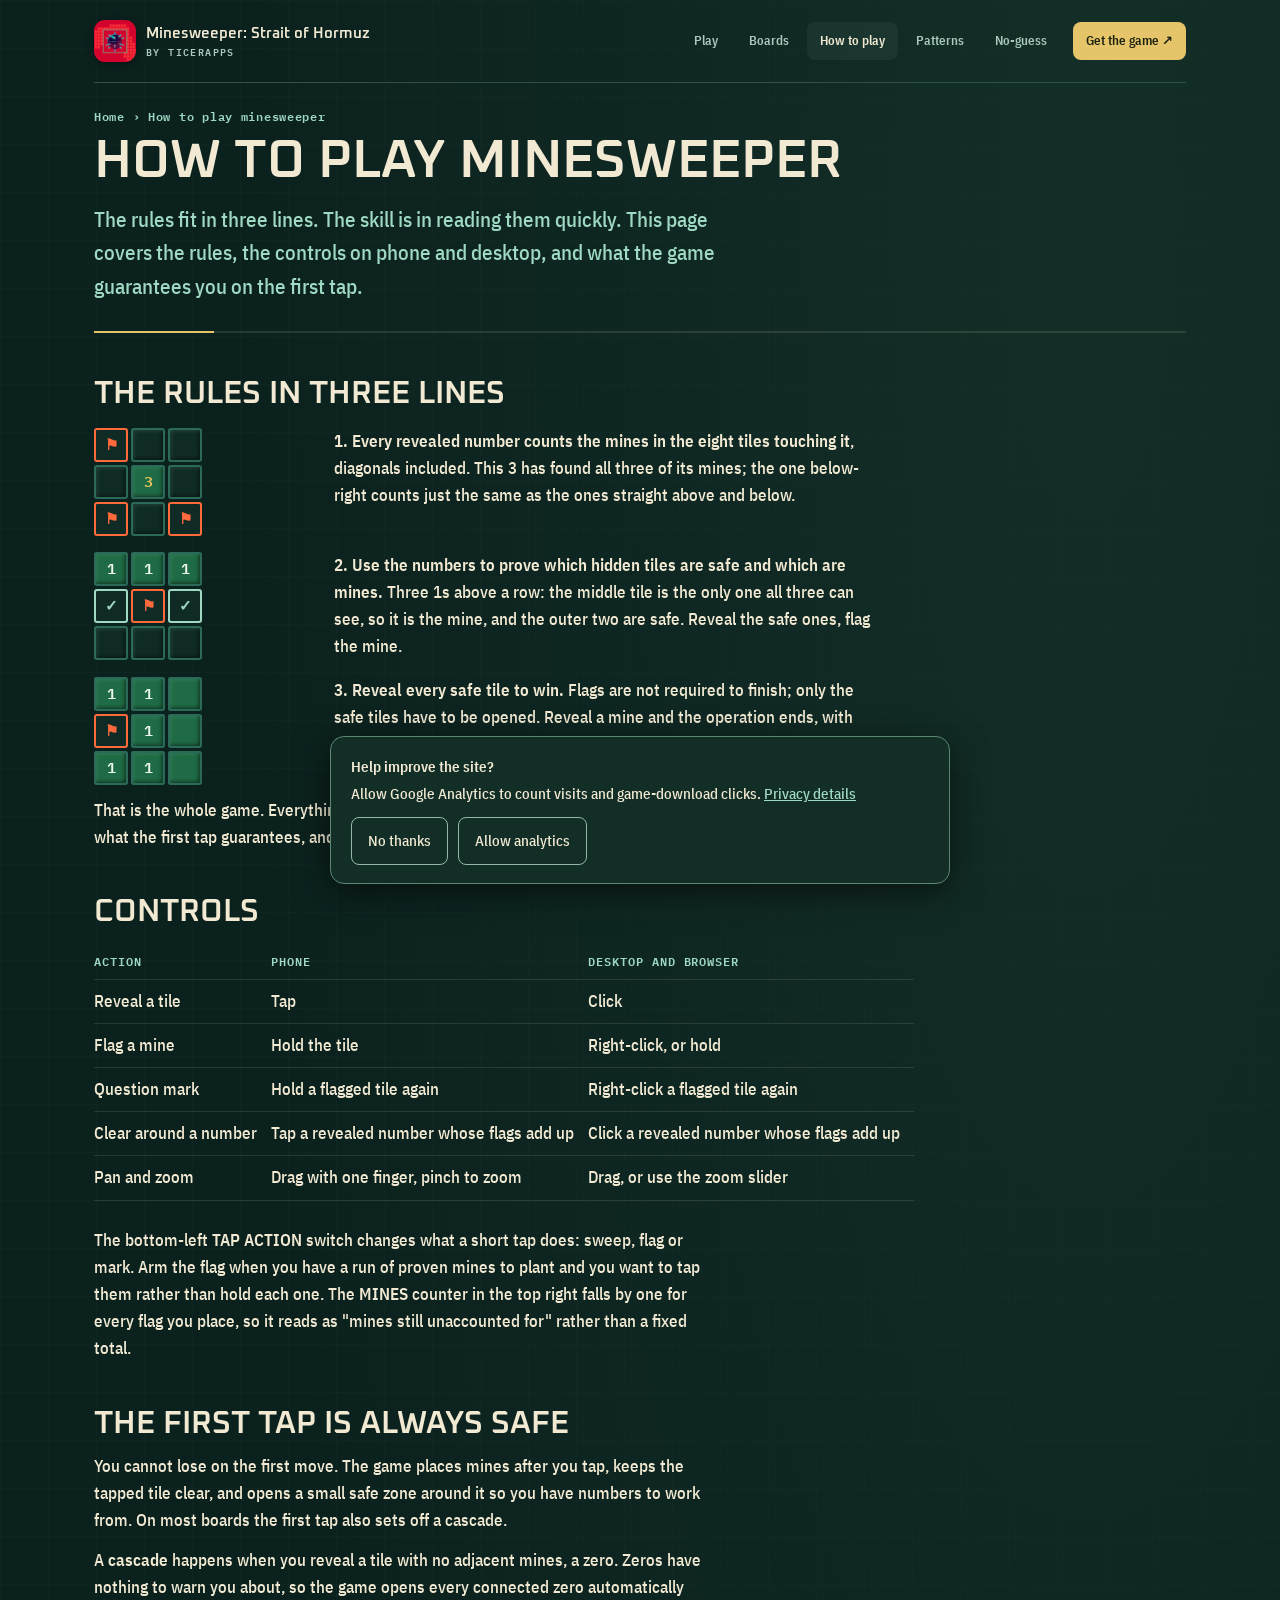
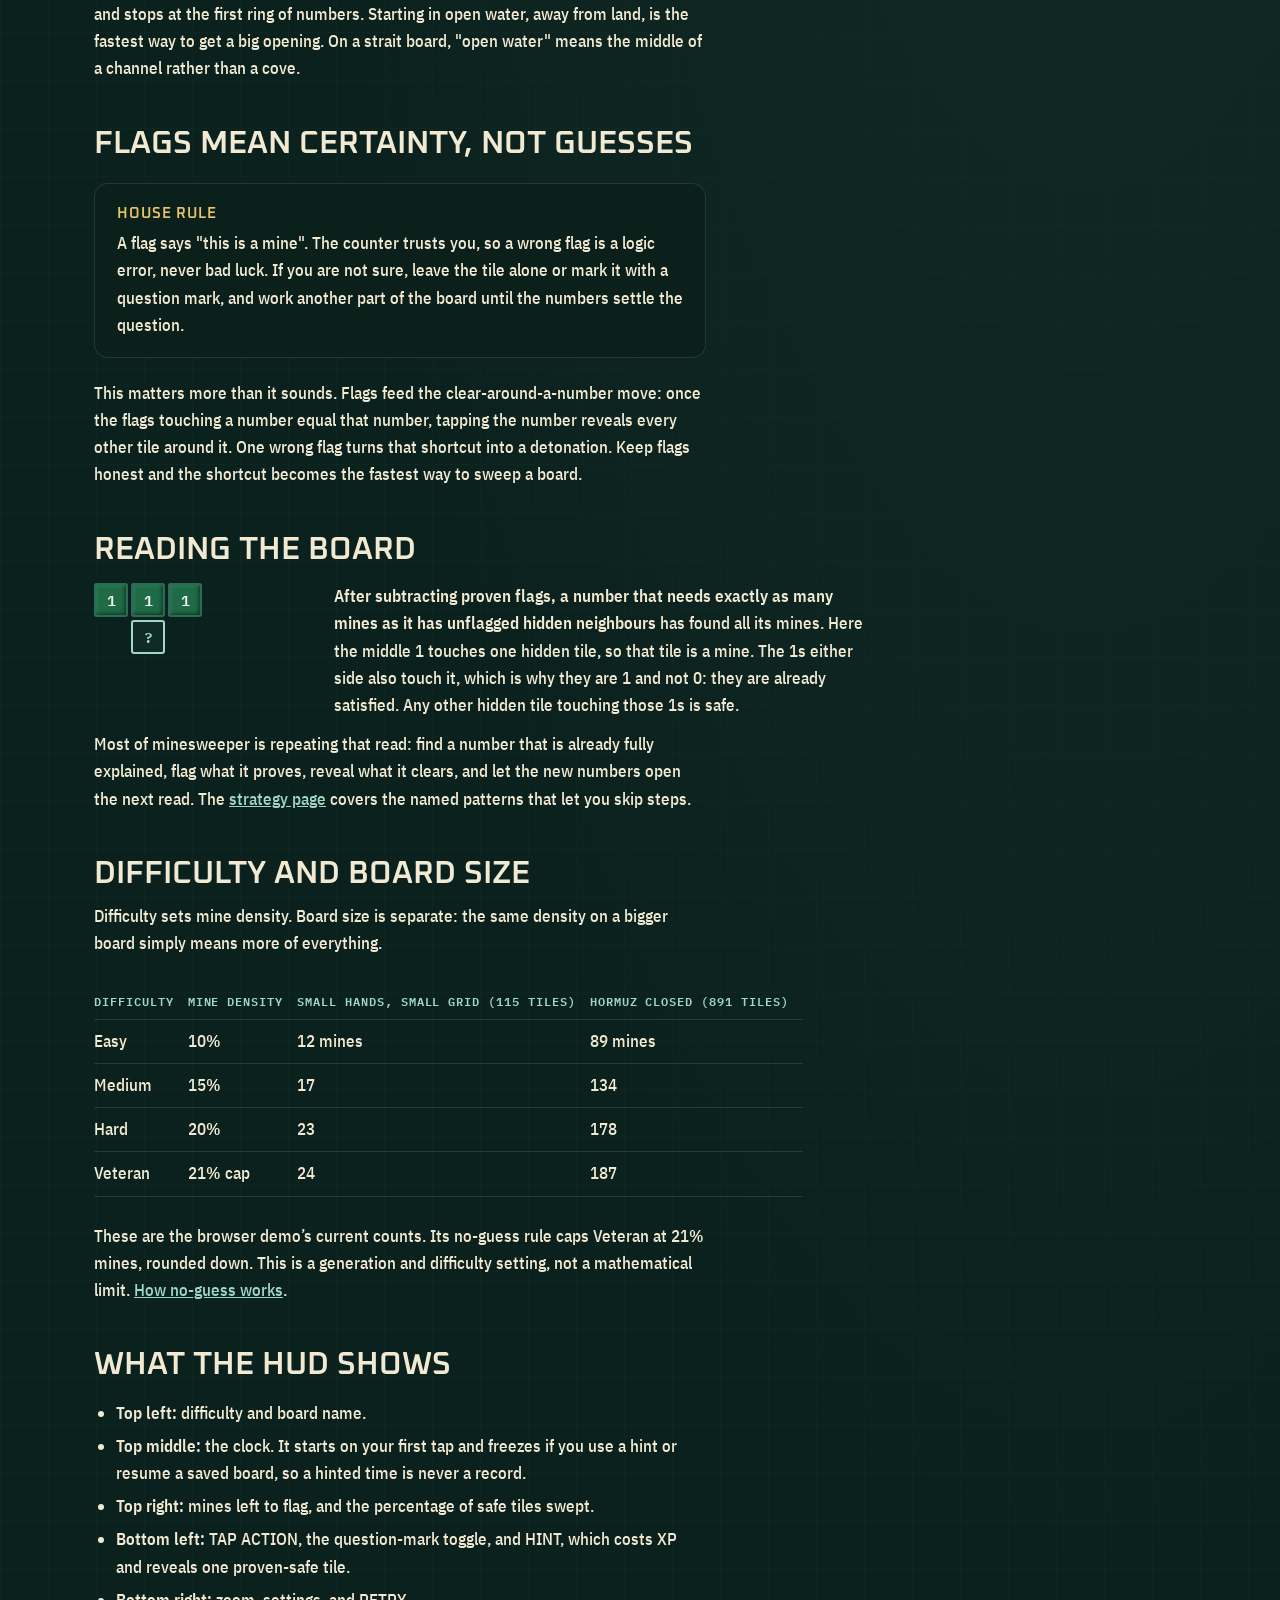
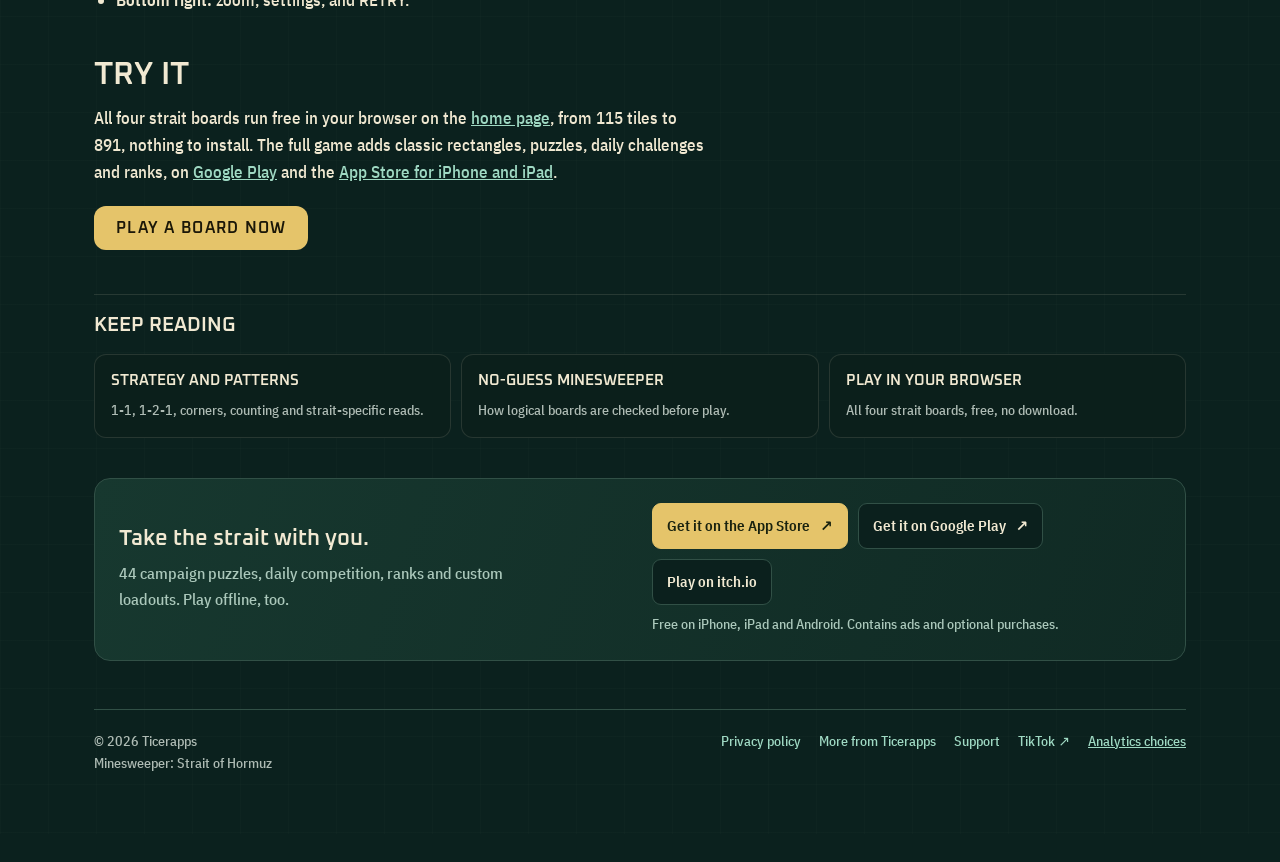
==== commit 9e9d5099: "Restore live iOS downloads and add interactive strategy lessons" ====
--- a/how-to-play/index.html
+++ b/how-to-play/index.html
@@ -87,10 +87,11 @@
 .hud-fig img{border-radius:999px;border:1px solid var(--line);display:block}
 .hud-fig figcaption{font-size:13px}
 </style>
-<script async src="https://pagead2.googlesyndication.com/pagead/js/adsbygoogle.js?client=ca-pub-9806107692884322" crossorigin="anonymous"></script>
+<meta name="google-adsense-account" content="ca-pub-9806107692884322">
+<script defer src="/assets/ads.js"></script>
 <script type="application/ld+json">{"@context": "https://schema.org", "@graph": [{"@type": "BreadcrumbList", "itemListElement": [{"@type": "ListItem", "position": 1, "name": "Home", "item": "https://minesweeperstraitofhormuz.com/"}, {"@type": "ListItem", "position": 2, "name": "How to play minesweeper", "item": "https://minesweeperstraitofhormuz.com/how-to-play/"}]}, {"@type": "HowTo", "name": "How to play Minesweeper: Strait of Hormuz", "description": "Classic minesweeper rules on boards shaped by the Strait of Hormuz: read the numbers, flag proven mines, reveal every safe tile.", "step": [{"@type": "HowToStep", "name": "Read the numbers", "text": "Each revealed number counts the mines in the eight tiles touching it, including diagonals."}, {"@type": "HowToStep", "name": "Reveal or flag", "text": "Tap to reveal a tile you have proven safe. Hold a tile, or right-click on desktop, to flag a proven mine."}, {"@type": "HowToStep", "name": "Clear the grid", "text": "Reveal every safe tile to win. Keep flags honest so you can tap a satisfied number to clear its neighbours."}]}, {"@type": "Article", "headline": "How to play Minesweeper: Strait of Hormuz", "author": {"@type": "Organization", "name": "Ticerapps", "url": "https://ticerapps.github.io/"}, "publisher": {"@type": "Organization", "name": "Ticerapps"}, "datePublished": "2026-10-12T23:05:53-04:00", "dateModified": "2026-10-14T02:19:47-04:00", "mainEntityOfPage": "https://minesweeperstraitofhormuz.com/how-to-play/", "image": "https://minesweeperstraitofhormuz.com/assets/og-image.jpg"}]}</script>
 
-<!-- shared-style:start --><link rel="preload" href="/assets/fonts/hormuz-display.woff2" as="font" type="font/woff2" crossorigin><link rel="preload" href="/assets/fonts/hormuz-body-medium.woff2" as="font" type="font/woff2" crossorigin><style>/* Self-hosted OFL font subsets. Optional display prevents late font swaps. */
+<!-- shared-style:start --><script>document.documentElement.classList.add("js");</script><link rel="preload" href="/assets/fonts/hormuz-display.woff2" as="font" type="font/woff2" crossorigin><link rel="preload" href="/assets/fonts/hormuz-body-medium.woff2" as="font" type="font/woff2" crossorigin><style>/* Self-hosted OFL font subsets. Optional display prevents late font swaps. */
 @font-face{font-family:"Hormuz Web Display";src:url('/assets/fonts/hormuz-display.woff2') format('woff2');font-weight:600 700;font-display:optional}
 @font-face{font-family:'Hormuz Web Sans';src:url('/assets/fonts/hormuz-body-medium.woff2') format('woff2');font-weight:400 500;font-display:optional}
 @font-face{font-family:'Hormuz Web Sans';src:url('/assets/fonts/hormuz-body-semibold.woff2') format('woff2');font-weight:600 700;font-display:optional}
@@ -124,13 +125,11 @@
 .action-secondary{background:var(--surface);color:var(--cream)}
 .action-primary:hover{background:#f3d681}.action-secondary:hover{border-color:var(--mint)}
 .availability{color:var(--ink-soft);font-size:14px;margin:0!important}
-.coming-soon{display:flex;flex-direction:column;justify-content:center;border:1px solid var(--edge);border-radius:9px;padding:9px 18px;color:var(--ink-soft);font:500 13px/1.35 var(--body)}
-.coming-soon strong{color:var(--cream);font-size:16px}
 .download-strip{display:flex;align-items:center;justify-content:space-between;gap:24px;background:linear-gradient(110deg,#17382f,#102a24);border:1px solid var(--edge);border-radius:var(--radius);padding:24px;margin:40px 0}
 .download-strip h2{margin:0;font-size:22px;line-height:1.25;text-transform:none}
 .download-strip p{font-size:16px;color:var(--ink-soft);max-width:48ch;margin:8px 0 0}
 .download-strip .download-actions{margin:0;flex-shrink:0}
-.download-strip small{display:block;margin-top:8px;color:var(--ink-soft)}
+.download-strip>div{min-width:0;flex:1}.download-strip .download-actions a{font-size:15px;padding:11px 14px}.download-strip small{display:block;margin-top:8px;color:var(--ink-soft)}
 .social-section{display:grid;grid-template-columns:.8fr 1.2fr;gap:32px;align-items:center;margin:44px 0;border:1px solid var(--edge);border-radius:var(--radius);padding:28px;background:var(--surface)}
 .social-section h2{font-size:30px;margin:6px 0 14px;line-height:1.2}
 .social-section p{color:var(--ink-soft);max-width:40ch}.social-preview{min-width:0;text-align:center;border:1px dashed #47675a;border-radius:12px;padding:22px}
@@ -171,7 +170,7 @@
 .policy-head{max-width:760px}.privacy-short{background:var(--surface);border:1px solid var(--edge);border-radius:12px;padding:20px;margin:24px 0}.privacy-short p{margin:0}.policy-links{display:flex;gap:16px;flex-wrap:wrap}
 @media(min-width:900px){.hero .game{margin-top:34px}.hero>.cta{padding:28px}}
 @media(max-width:800px){.site-header .brand{flex:1}.site-header .brand b{max-width:235px}.js .menu-toggle{display:block}.site-nav{width:100%;padding-top:10px;border-top:1px solid var(--edge);gap:6px}.js .site-nav:not(.is-open){display:none}.site-nav a{padding:12px 14px;flex:1 0 auto;text-align:center}.site-nav a.nav-download{margin-left:0}.top.site-header{gap:12px;margin-bottom:18px;padding:16px 0}.guide-intro{grid-template-columns:1fr;gap:22px}.quiz{max-width:480px;width:100%;justify-self:center}.social-section{grid-template-columns:1fr}.download-strip{align-items:flex-start;flex-direction:column}.pattern-card{padding:20px}}
-@media(max-width:580px){.wrap{padding-inline:18px}.site-header .brand b{max-width:190px;font-size:13px}.site-header .brand img{width:36px;height:36px}.site-header .brand small{font-size:9px}.menu-toggle{padding:9px 11px}.hero{padding-top:14px!important}.hero h1{font-size:36px!important}.hero .eyebrow{font-size:10px;line-height:1.8}.hero-actions a{flex:1 1 auto}.pattern-cards{grid-template-columns:1fr}.guide-end{grid-template-columns:1fr}.social-section{padding:20px}.social-preview{padding:16px 10px}.download-strip{padding:22px}.guide-intro{padding-top:12px}.guide-jump{gap:7px}.guide-jump a{font-size:13px}.site-footer{display:block}.site-footer nav{margin-top:18px}.coming-soon{min-height:48px}}
+@media(max-width:580px){.wrap{padding-inline:18px}.site-header .brand b{max-width:190px;font-size:13px}.site-header .brand img{width:36px;height:36px}.site-header .brand small{font-size:9px}.menu-toggle{padding:9px 11px}.hero{padding-top:14px!important}.hero h1{font-size:36px!important}.hero .eyebrow{font-size:10px;line-height:1.8}.hero-actions a{flex:1 1 auto}.pattern-cards{grid-template-columns:1fr}.guide-end{grid-template-columns:1fr}.social-section{padding:20px}.social-preview{padding:16px 10px}.download-strip{padding:22px}.guide-intro{padding-top:12px}.guide-jump{gap:7px}.guide-jump a{font-size:13px}.site-footer{display:block}.site-footer nav{margin-top:18px}}
 @media(prefers-reduced-motion:reduce){*,*::before,*::after{scroll-behavior:auto!important;animation:none!important;transition:none!important}}
 .analytics-choice{position:fixed;z-index:1000;bottom:16px;left:16px;right:16px;margin:auto;max-width:620px;padding:18px 20px;background:#122e27;border:1px solid #5c8771;border-radius:14px;box-shadow:0 8px 35px #0008;font-size:15px}.analytics-choice[hidden]{display:none}.analytics-choice p{margin:4px 0 12px;line-height:1.45}.analytics-actions{display:flex;gap:10px;flex-wrap:wrap}.analytics-actions button{padding:11px 16px;background:transparent;border:1px solid #98b6a6;border-radius:8px;color:var(--cream);font:inherit;cursor:pointer}.analytics-actions button:hover{background:#28483a}.analytics-actions button[hidden]{display:none}html:not(.js) [data-answer]{display:none}html:not(.js) .pattern-board .answer-marked .answer-symbol{display:inline}html:not(.js) .pattern-board .answer-marked .hidden-symbol{display:none}
 
@@ -256,14 +255,14 @@
 </ul>
 
 <h2>Try it</h2>
-<p>All four strait boards run free in your browser on the <a href="../#play">home page</a>, from 115 tiles to 891, nothing to install. The full game adds classic rectangles, puzzles, daily challenges and ranks, on <a data-destination="google_play" href="https://play.google.com/store/apps/details?id=com.ticer.minesweeperstraitofhormuz">Google Play</a>. iPhone and iPad are coming soon.</p>
+<p>All four strait boards run free in your browser on the <a href="../#play">home page</a>, from 115 tiles to 891, nothing to install. The full game adds classic rectangles, puzzles, daily challenges and ranks, on <a data-destination="google_play" href="https://play.google.com/store/apps/details?id=com.ticer.minesweeperstraitofhormuz">Google Play</a> and the <a data-destination="app_store" href="https://apps.apple.com/app/id6795665498">App Store for iPhone and iPad</a>.</p>
 <a class="cta" href="../#play">Play a board now</a>
 
 </article>
 <section class="related"><h2>Keep reading</h2><ul><li><a href="../strategy/"><b>Strategy and patterns</b><span>1-1, 1-2-1, corners, counting and strait-specific reads.</span></a></li><li><a href="../no-guess-minesweeper/"><b>No-guess minesweeper</b><span>How logical boards are checked before play.</span></a></li><li><a href="../#play"><b>Play in your browser</b><span>All four strait boards, free, no download.</span></a></li></ul></section>
 
 
-<!-- shared-downloads:start --><section class="download-strip" aria-label="Get the full game"><div><h2>Take the strait with you.</h2><p>44 campaign puzzles, daily competition, ranks and custom loadouts. Play offline, too.</p></div><div><div class="download-actions"><a class="action-primary" data-destination="google_play" href="https://play.google.com/store/apps/details?id=com.ticer.minesweeperstraitofhormuz">Get it on Google Play <span aria-hidden="true">↗</span></a><a class="action-secondary" data-destination="itch" href="https://btror.itch.io/minesweeper-strait-of-hormuz">Play on itch.io</a></div><small>iPhone and iPad: coming soon.</small></div></section><!-- shared-downloads:end -->
+<!-- shared-downloads:start --><section class="download-strip" aria-label="Get the full game"><div><h2>Take the strait with you.</h2><p>44 campaign puzzles, daily competition, ranks and custom loadouts. Play offline, too.</p></div><div><div class="download-actions"><a class="action-primary" data-destination="app_store" href="https://apps.apple.com/app/id6795665498">Get it on the App Store <span aria-hidden="true">↗</span></a><a class="action-secondary" data-destination="google_play" href="https://play.google.com/store/apps/details?id=com.ticer.minesweeperstraitofhormuz">Get it on Google Play <span aria-hidden="true">↗</span></a><a class="action-secondary" data-destination="itch" href="https://btror.itch.io/minesweeper-strait-of-hormuz">Play on itch.io</a></div><small>Free on iPhone, iPad and Android. Contains ads and optional purchases.</small></div></section><!-- shared-downloads:end -->
 </main>
 <!-- shared-footer:start --><footer class="site-footer"><p>© 2026 Ticerapps<br>Minesweeper: Strait of Hormuz</p><nav aria-label="Footer"><a href="/privacy/">Privacy policy</a><a href="https://ticerapps.github.io/">More from Ticerapps</a><a href="mailto:ticerapps@gmail.com">Support</a><a href="https://www.tiktok.com/@ticerapps_dev" data-destination="tiktok">TikTok ↗</a><button type="button" class="text-button" data-analytics-settings hidden>Analytics choices</button><button type="button" class="text-button" data-ad-choices hidden>Ad privacy choices</button></nav></footer><!-- shared-footer:end -->
 </div>
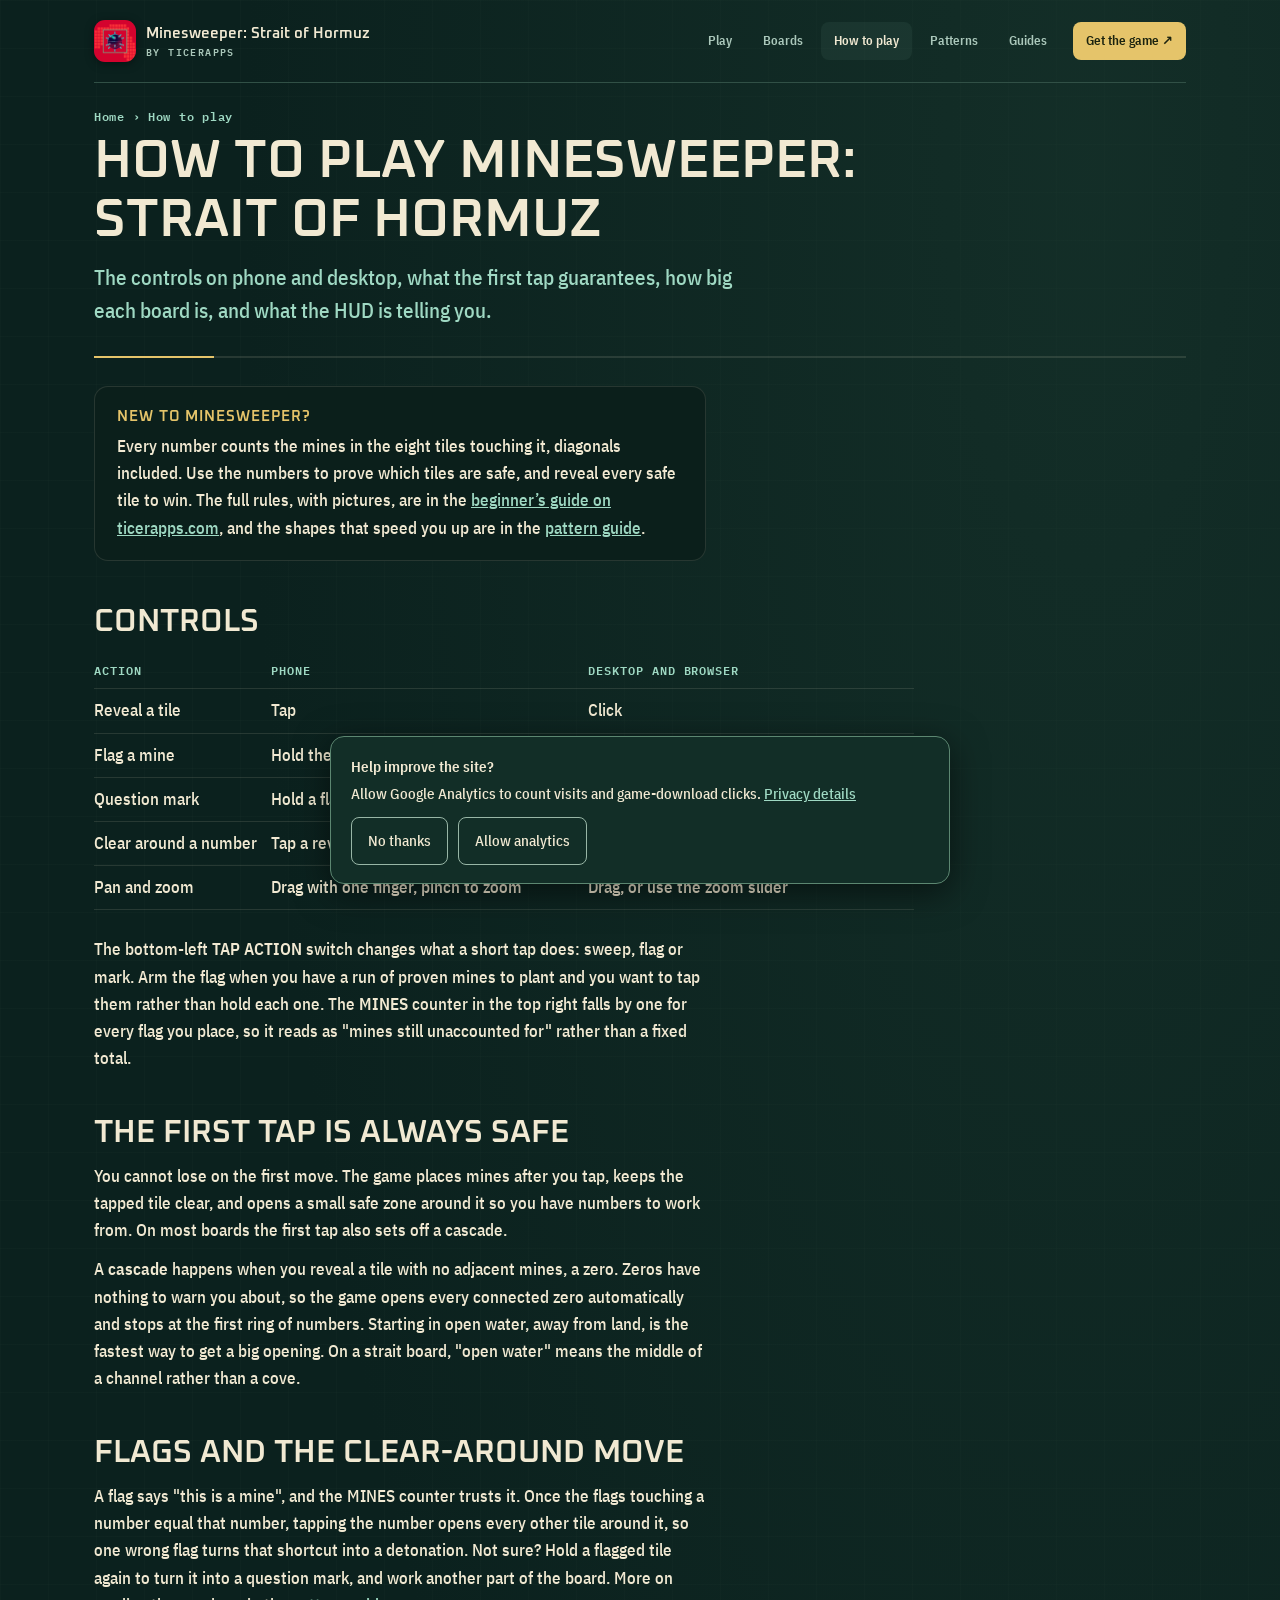
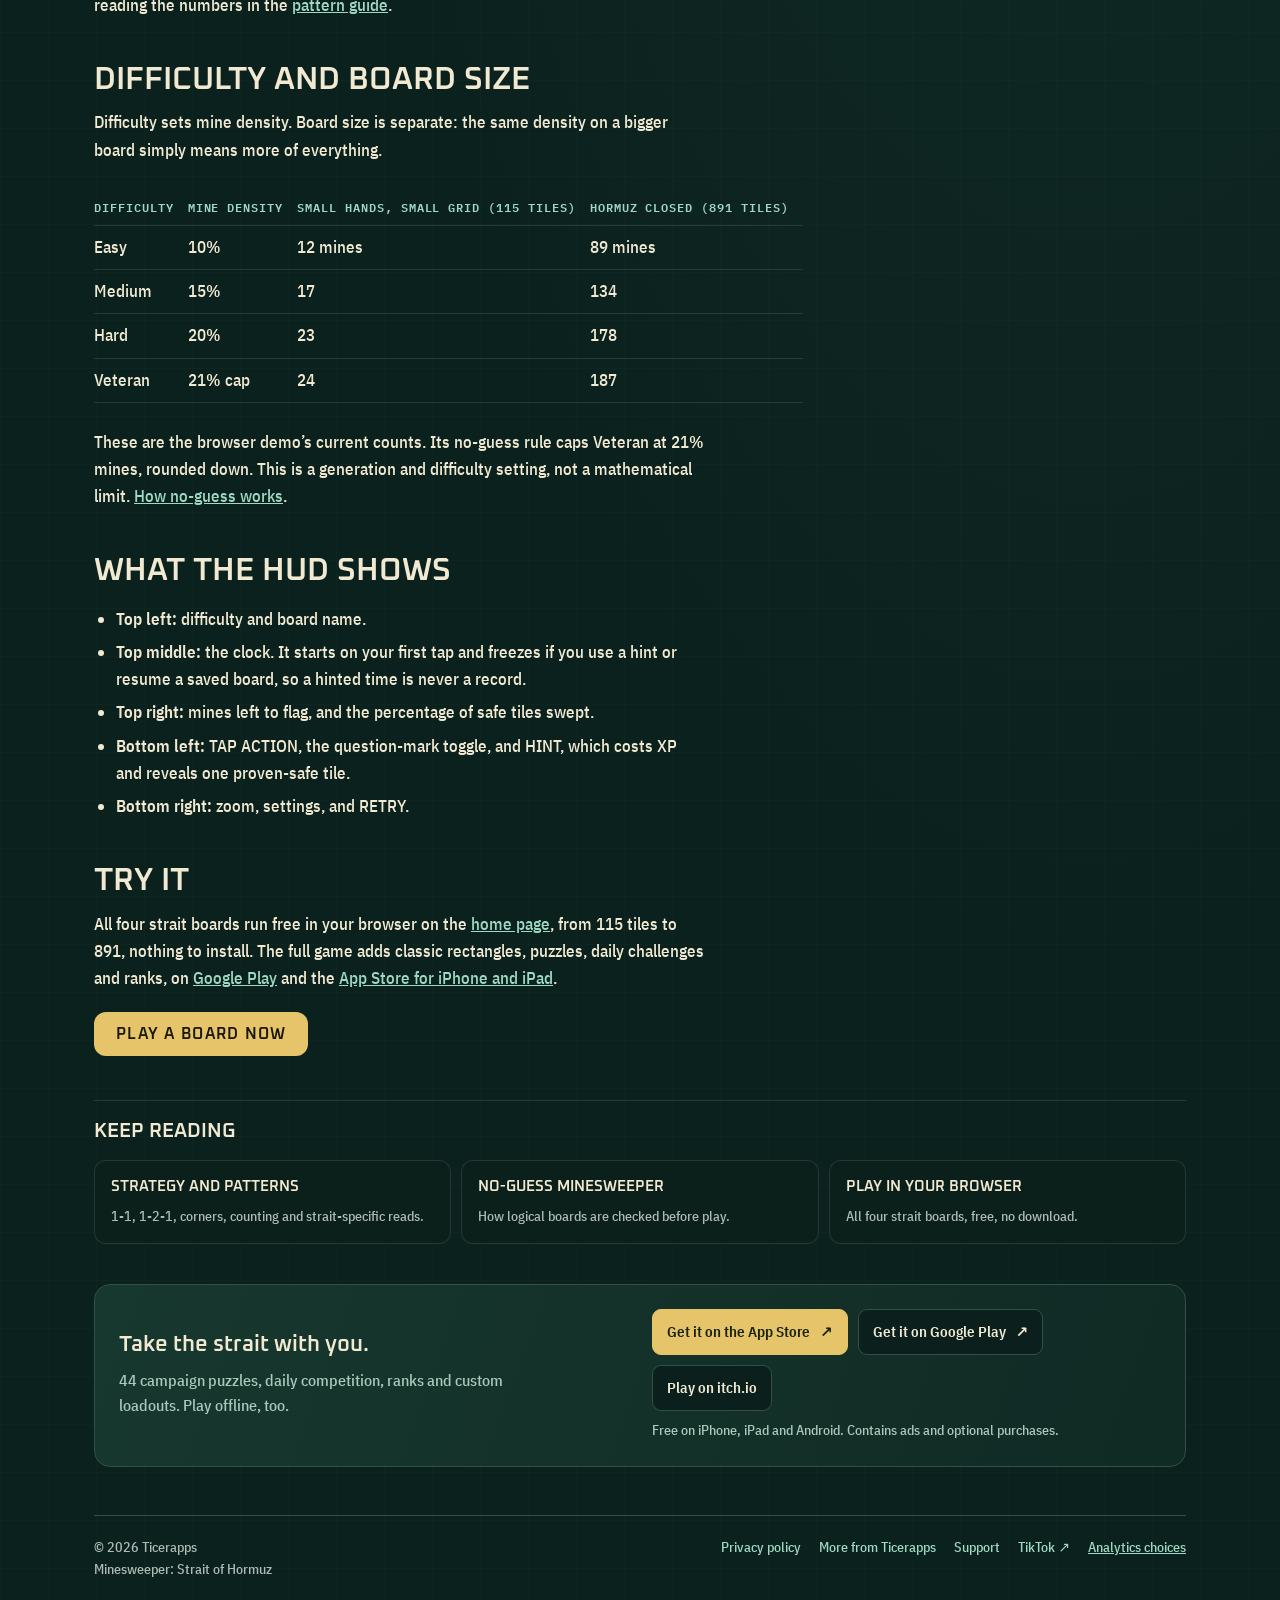
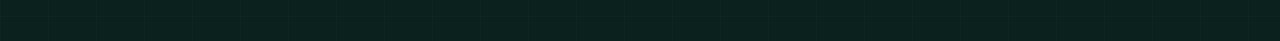
==== commit d167817b: "Move the pattern and no-guess guides to ticerapps.com Both Minesweeper games now share one set of gu" ====
--- a/how-to-play/index.html
+++ b/how-to-play/index.html
@@ -3,11 +3,11 @@
 <head>
 <meta charset="utf-8">
 <meta name="viewport" content="width=device-width, initial-scale=1">
-<title>How to Play Minesweeper – Rules, Controls and the First-Tap Guarantee</title>
-<meta name="description" content="Minesweeper rules explained for Minesweeper: Strait of Hormuz: what the numbers mean, tap and hold controls, flags versus question marks, cascades, difficulty densities and what the HUD shows.">
+<title>How to Play Minesweeper: Strait of Hormuz – Controls, Boards and HUD</title>
+<meta name="description" content="Controls, the first-tap guarantee, board sizes and mine counts, and what the HUD shows in Minesweeper: Strait of Hormuz. New to minesweeper? Start with the rules.">
 <link rel="canonical" href="https://minesweeperstraitofhormuz.com/how-to-play/">
 <meta name="robots" content="index, follow, max-image-preview:large">
-<meta property="og:type" content="article"><meta property="og:site_name" content="Minesweeper: Strait of Hormuz"><meta property="og:title" content="How to Play Minesweeper – Rules, Controls and the First-Tap Guarantee"><meta property="og:description" content="Minesweeper rules explained for Minesweeper: Strait of Hormuz: what the numbers mean, tap and hold controls, flags versus question marks, cascades, difficulty densities and what the HUD shows."><meta property="og:url" content="https://minesweeperstraitofhormuz.com/how-to-play/"><meta property="og:image" content="https://minesweeperstraitofhormuz.com/assets/og-image.jpg">
+<meta property="og:type" content="article"><meta property="og:site_name" content="Minesweeper: Strait of Hormuz"><meta property="og:title" content="How to Play Minesweeper: Strait of Hormuz – Controls, Boards and HUD"><meta property="og:description" content="Controls, the first-tap guarantee, board sizes and mine counts, and what the HUD shows in Minesweeper: Strait of Hormuz. New to minesweeper? Start with the rules."><meta property="og:url" content="https://minesweeperstraitofhormuz.com/how-to-play/"><meta property="og:image" content="https://minesweeperstraitofhormuz.com/assets/og-image.jpg">
 <meta name="twitter:card" content="summary_large_image">
 <link rel="icon" href="../assets/icon-192.png" type="image/png">
 
@@ -89,7 +89,7 @@
 </style>
 <meta name="google-adsense-account" content="ca-pub-9806107692884322">
 <script defer src="/assets/ads.js"></script>
-<script type="application/ld+json">{"@context": "https://schema.org", "@graph": [{"@type": "BreadcrumbList", "itemListElement": [{"@type": "ListItem", "position": 1, "name": "Home", "item": "https://minesweeperstraitofhormuz.com/"}, {"@type": "ListItem", "position": 2, "name": "How to play minesweeper", "item": "https://minesweeperstraitofhormuz.com/how-to-play/"}]}, {"@type": "HowTo", "name": "How to play Minesweeper: Strait of Hormuz", "description": "Classic minesweeper rules on boards shaped by the Strait of Hormuz: read the numbers, flag proven mines, reveal every safe tile.", "step": [{"@type": "HowToStep", "name": "Read the numbers", "text": "Each revealed number counts the mines in the eight tiles touching it, including diagonals."}, {"@type": "HowToStep", "name": "Reveal or flag", "text": "Tap to reveal a tile you have proven safe. Hold a tile, or right-click on desktop, to flag a proven mine."}, {"@type": "HowToStep", "name": "Clear the grid", "text": "Reveal every safe tile to win. Keep flags honest so you can tap a satisfied number to clear its neighbours."}]}, {"@type": "Article", "headline": "How to play Minesweeper: Strait of Hormuz", "author": {"@type": "Organization", "name": "Ticerapps", "url": "https://ticerapps.github.io/"}, "publisher": {"@type": "Organization", "name": "Ticerapps"}, "datePublished": "2026-10-12T23:05:53-04:00", "dateModified": "2026-10-14T02:19:47-04:00", "mainEntityOfPage": "https://minesweeperstraitofhormuz.com/how-to-play/", "image": "https://minesweeperstraitofhormuz.com/assets/og-image.jpg"}]}</script>
+<script type="application/ld+json">{"@context": "https://schema.org", "@graph": [{"@type": "BreadcrumbList", "itemListElement": [{"@type": "ListItem", "position": 1, "name": "Home", "item": "https://minesweeperstraitofhormuz.com/"}, {"@type": "ListItem", "position": 2, "name": "How to play", "item": "https://minesweeperstraitofhormuz.com/how-to-play/"}]}, {"@type": "Article", "headline": "How to play Minesweeper: Strait of Hormuz", "description": "Controls, the first-tap guarantee, board sizes and mine counts, and what the HUD shows in Minesweeper: Strait of Hormuz. New to minesweeper? Start with the rules.", "url": "https://minesweeperstraitofhormuz.com/how-to-play/", "dateModified": "2026-11-10", "author": {"@type": "Organization", "name": "Ticerapps", "url": "https://ticerapps.com/"}, "about": {"@type": "VideoGame", "name": "Minesweeper: Strait of Hormuz"}}]}</script>
 
 <!-- shared-style:start --><script>document.documentElement.classList.add("js");</script><link rel="preload" href="/assets/fonts/hormuz-display.woff2" as="font" type="font/woff2" crossorigin><link rel="preload" href="/assets/fonts/hormuz-body-medium.woff2" as="font" type="font/woff2" crossorigin><style>/* Self-hosted OFL font subsets. Optional display prevents late font swaps. */
 @font-face{font-family:"Hormuz Web Display";src:url('/assets/fonts/hormuz-display.woff2') format('woff2');font-weight:600 700;font-display:optional}
@@ -181,28 +181,15 @@
 </head>
 <body>
 <div class="wrap">
-<!-- shared-header:start --><header class="top site-header"><a class="brand" href="/" aria-label="Minesweeper: Strait of Hormuz by Ticerapps, home"><img src="/assets/icon-192.png" width="42" height="42" alt=""><span><b>Minesweeper: Strait of Hormuz</b><small>by Ticerapps</small></span></a><button type="button" class="menu-toggle" aria-expanded="false" aria-controls="site-nav">Menu <span aria-hidden="true">☰</span></button><nav class="site-nav" id="site-nav" aria-label="Main navigation"><a href="/#play">Play</a><a href="/#boards">Boards</a><a href="/how-to-play/" aria-current="page">How to play</a><a href="/strategy/">Patterns</a><a href="/no-guess-minesweeper/">No-guess</a><a class="nav-download" href="/#get">Get the game <span aria-hidden="true">↗</span></a></nav></header><!-- shared-header:end -->
+<!-- shared-header:start --><header class="top site-header"><a class="brand" href="/" aria-label="Minesweeper: Strait of Hormuz by Ticerapps, home"><img src="/assets/icon-192.png" width="42" height="42" alt=""><span><b>Minesweeper: Strait of Hormuz</b><small>by Ticerapps</small></span></a><button type="button" class="menu-toggle" aria-expanded="false" aria-controls="site-nav">Menu <span aria-hidden="true">☰</span></button><nav class="site-nav" id="site-nav" aria-label="Main navigation"><a href="/#play">Play</a><a href="/#boards">Boards</a><a href="/how-to-play/" aria-current="page">How to play</a><a href="https://ticerapps.com/minesweeper/strategy/">Patterns</a><a href="https://ticerapps.com/minesweeper/">Guides</a><a class="nav-download" href="/#get">Get the game <span aria-hidden="true">↗</span></a></nav></header><!-- shared-header:end -->
 <main>
-<nav class="crumbs" aria-label="Breadcrumb"><a href="../">Home</a> › How to play minesweeper</nav>
+<nav class="crumbs" aria-label="Breadcrumb"><a href="../">Home</a> › How to play</nav>
 <article>
-<h1>How to play minesweeper</h1>
-<p class="lead">The rules fit in three lines. The skill is in reading them quickly. This page covers the rules, the controls on phone and desktop, and what the game guarantees you on the first tap.</p>
+<h1>How to play Minesweeper: Strait of Hormuz</h1>
+<p class="lead">The controls on phone and desktop, what the first tap guarantees, how big each board is, and what the HUD is telling you.</p>
 
 <div class="rule"></div>
-<h2>The rules in three lines</h2>
-<div class="row tight">
-<div class="mini" style="grid-template-columns:repeat(3,34px)" aria-label="A 3 touching three mines, one of them diagonal"><span class="f">⚑</span><span></span><span></span><span></span><span class="o n3">3</span><span></span><span class="f">⚑</span><span></span><span class="f">⚑</span></div>
-<p><strong>1. Every revealed number counts the mines in the eight tiles touching it</strong>, diagonals included. This 3 has found all three of its mines; the one below-right counts just the same as the ones straight above and below.</p>
-</div>
-<div class="row tight">
-<div class="mini" style="grid-template-columns:repeat(3,34px)" aria-label="Three 1s above a row: the middle hidden tile is the mine, the outer two are safe"><span class="o ">1</span><span class="o ">1</span><span class="o ">1</span><span class="s">✓</span><span class="f">⚑</span><span class="s">✓</span><span></span><span></span><span></span></div>
-<p><strong>2. Use the numbers to prove which hidden tiles are safe and which are mines.</strong> Three 1s above a row: the middle tile is the only one all three can see, so it is the mine, and the outer two are safe. Reveal the safe ones, flag the mine.</p>
-</div>
-<div class="row tight">
-<div class="mini" style="grid-template-columns:repeat(3,34px)" aria-label="A finished board: every safe tile revealed, the one mine flagged"><span class="o ">1</span><span class="o ">1</span><span class="o"></span><span class="f">⚑</span><span class="o ">1</span><span class="o"></span><span class="o ">1</span><span class="o ">1</span><span class="o"></span></div>
-<p><strong>3. Reveal every safe tile to win.</strong> Flags are not required to finish; only the safe tiles have to be opened. Reveal a mine and the operation ends, with the option to retry the same board or start a new one.</p>
-</div>
-<p>That is the whole game. Everything on this page is detail: how the controls work, what the first tap guarantees, and what the HUD is telling you.</p>
+<div class="callout"><b>New to minesweeper?</b>Every number counts the mines in the eight tiles touching it, diagonals included. Use the numbers to prove which tiles are safe, and reveal every safe tile to win. The full rules, with pictures, are in the <a href="https://ticerapps.com/minesweeper/how-to-play/">beginner’s guide on ticerapps.com</a>, and the shapes that speed you up are in the <a href="https://ticerapps.com/minesweeper/strategy/">pattern guide</a>.</div>
 
 <h2>Controls</h2>
 <div class="wide"><table>
@@ -219,20 +206,8 @@
 <p>You cannot lose on the first move. The game places mines after you tap, keeps the tapped tile clear, and opens a small safe zone around it so you have numbers to work from. On most boards the first tap also sets off a cascade.</p>
 <p>A <strong>cascade</strong> happens when you reveal a tile with no adjacent mines, a zero. Zeros have nothing to warn you about, so the game opens every connected zero automatically and stops at the first ring of numbers. Starting in open water, away from land, is the fastest way to get a big opening. On a strait board, "open water" means the middle of a channel rather than a cove.</p>
 
-<h2>Flags mean certainty, not guesses</h2>
-<div class="callout"><b>House rule</b>A flag says "this is a mine". The counter trusts you, so a wrong flag is a logic error, never bad luck. If you are not sure, leave the tile alone or mark it with a question mark, and work another part of the board until the numbers settle the question.</div>
-<p>This matters more than it sounds. Flags feed the clear-around-a-number move: once the flags touching a number equal that number, tapping the number reveals every other tile around it. One wrong flag turns that shortcut into a detonation. Keep flags honest and the shortcut becomes the fastest way to sweep a board.</p>
-
-<h2>Reading the board</h2>
-<div class="row tight">
-<div class="mini" style="grid-template-columns:repeat(3,34px)" aria-label="A 1 on an edge touching one hidden tile">
-  <span class="o">1</span><span class="o">1</span><span class="o">1</span>
-  <span class="x"></span><span class="s">?</span><span class="x"></span>
-  <span class="x"></span><span class="x"></span><span class="x"></span>
-</div>
-<p><strong>After subtracting proven flags, a number that needs exactly as many mines as it has unflagged hidden neighbours</strong> has found all its mines. Here the middle 1 touches one hidden tile, so that tile is a mine. The 1s either side also touch it, which is why they are 1 and not 0: they are already satisfied. Any other hidden tile touching those 1s is safe.</p>
-</div>
-<p>Most of minesweeper is repeating that read: find a number that is already fully explained, flag what it proves, reveal what it clears, and let the new numbers open the next read. The <a href="../strategy/">strategy page</a> covers the named patterns that let you skip steps.</p>
+<h2>Flags and the clear-around move</h2>
+<p>A flag says "this is a mine", and the MINES counter trusts it. Once the flags touching a number equal that number, tapping the number opens every other tile around it, so one wrong flag turns that shortcut into a detonation. Not sure? Hold a flagged tile again to turn it into a question mark, and work another part of the board. More on reading the numbers in the <a href="https://ticerapps.com/minesweeper/strategy/">pattern guide</a>.</p>
 
 <h2>Difficulty and board size</h2>
 <p>Difficulty sets mine density. Board size is separate: the same density on a bigger board simply means more of everything.</p>
@@ -243,7 +218,7 @@
 <tr><td>Hard</td><td>20%</td><td>23</td><td>178</td></tr>
 <tr><td>Veteran</td><td>21% cap</td><td>24</td><td>187</td></tr>
 </table></div>
-<p>These are the browser demo’s current counts. Its no-guess rule caps Veteran at 21% mines, rounded down. This is a generation and difficulty setting, not a mathematical limit. <a href="../no-guess-minesweeper/">How no-guess works</a>.</p>
+<p>These are the browser demo’s current counts. Its no-guess rule caps Veteran at 21% mines, rounded down. This is a generation and difficulty setting, not a mathematical limit. <a href="https://ticerapps.com/minesweeper/no-guess/">How no-guess works</a>.</p>
 
 <h2>What the HUD shows</h2>
 <ul>
@@ -259,12 +234,12 @@
 <a class="cta" href="../#play">Play a board now</a>
 
 </article>
-<section class="related"><h2>Keep reading</h2><ul><li><a href="../strategy/"><b>Strategy and patterns</b><span>1-1, 1-2-1, corners, counting and strait-specific reads.</span></a></li><li><a href="../no-guess-minesweeper/"><b>No-guess minesweeper</b><span>How logical boards are checked before play.</span></a></li><li><a href="../#play"><b>Play in your browser</b><span>All four strait boards, free, no download.</span></a></li></ul></section>
+<section class="related"><h2>Keep reading</h2><ul><li><a href="https://ticerapps.com/minesweeper/strategy/"><b>Strategy and patterns</b><span>1-1, 1-2-1, corners, counting and strait-specific reads.</span></a></li><li><a href="https://ticerapps.com/minesweeper/no-guess/"><b>No-guess minesweeper</b><span>How logical boards are checked before play.</span></a></li><li><a href="../#play"><b>Play in your browser</b><span>All four strait boards, free, no download.</span></a></li></ul></section>
 
 
 <!-- shared-downloads:start --><section class="download-strip" aria-label="Get the full game"><div><h2>Take the strait with you.</h2><p>44 campaign puzzles, daily competition, ranks and custom loadouts. Play offline, too.</p></div><div><div class="download-actions"><a class="action-primary" data-destination="app_store" href="https://apps.apple.com/app/id6795665498">Get it on the App Store <span aria-hidden="true">↗</span></a><a class="action-secondary" data-destination="google_play" href="https://play.google.com/store/apps/details?id=com.ticer.minesweeperstraitofhormuz">Get it on Google Play <span aria-hidden="true">↗</span></a><a class="action-secondary" data-destination="itch" href="https://btror.itch.io/minesweeper-strait-of-hormuz">Play on itch.io</a></div><small>Free on iPhone, iPad and Android. Contains ads and optional purchases.</small></div></section><!-- shared-downloads:end -->
 </main>
-<!-- shared-footer:start --><footer class="site-footer"><p>© 2026 Ticerapps<br>Minesweeper: Strait of Hormuz</p><nav aria-label="Footer"><a href="/privacy/">Privacy policy</a><a href="https://ticerapps.github.io/">More from Ticerapps</a><a href="mailto:ticerapps@gmail.com">Support</a><a href="https://www.tiktok.com/@ticerapps_dev" data-destination="tiktok">TikTok ↗</a><button type="button" class="text-button" data-analytics-settings hidden>Analytics choices</button><button type="button" class="text-button" data-ad-choices hidden>Ad privacy choices</button></nav></footer><!-- shared-footer:end -->
+<!-- shared-footer:start --><footer class="site-footer"><p>© 2026 Ticerapps<br>Minesweeper: Strait of Hormuz</p><nav aria-label="Footer"><a href="/privacy/">Privacy policy</a><a href="https://ticerapps.com/">More from Ticerapps</a><a href="mailto:ticerapps@gmail.com">Support</a><a href="https://www.tiktok.com/@ticerapps_dev" data-destination="tiktok">TikTok ↗</a><button type="button" class="text-button" data-analytics-settings hidden>Analytics choices</button><button type="button" class="text-button" data-ad-choices hidden>Ad privacy choices</button></nav></footer><!-- shared-footer:end -->
 </div>
 </body>
 </html>
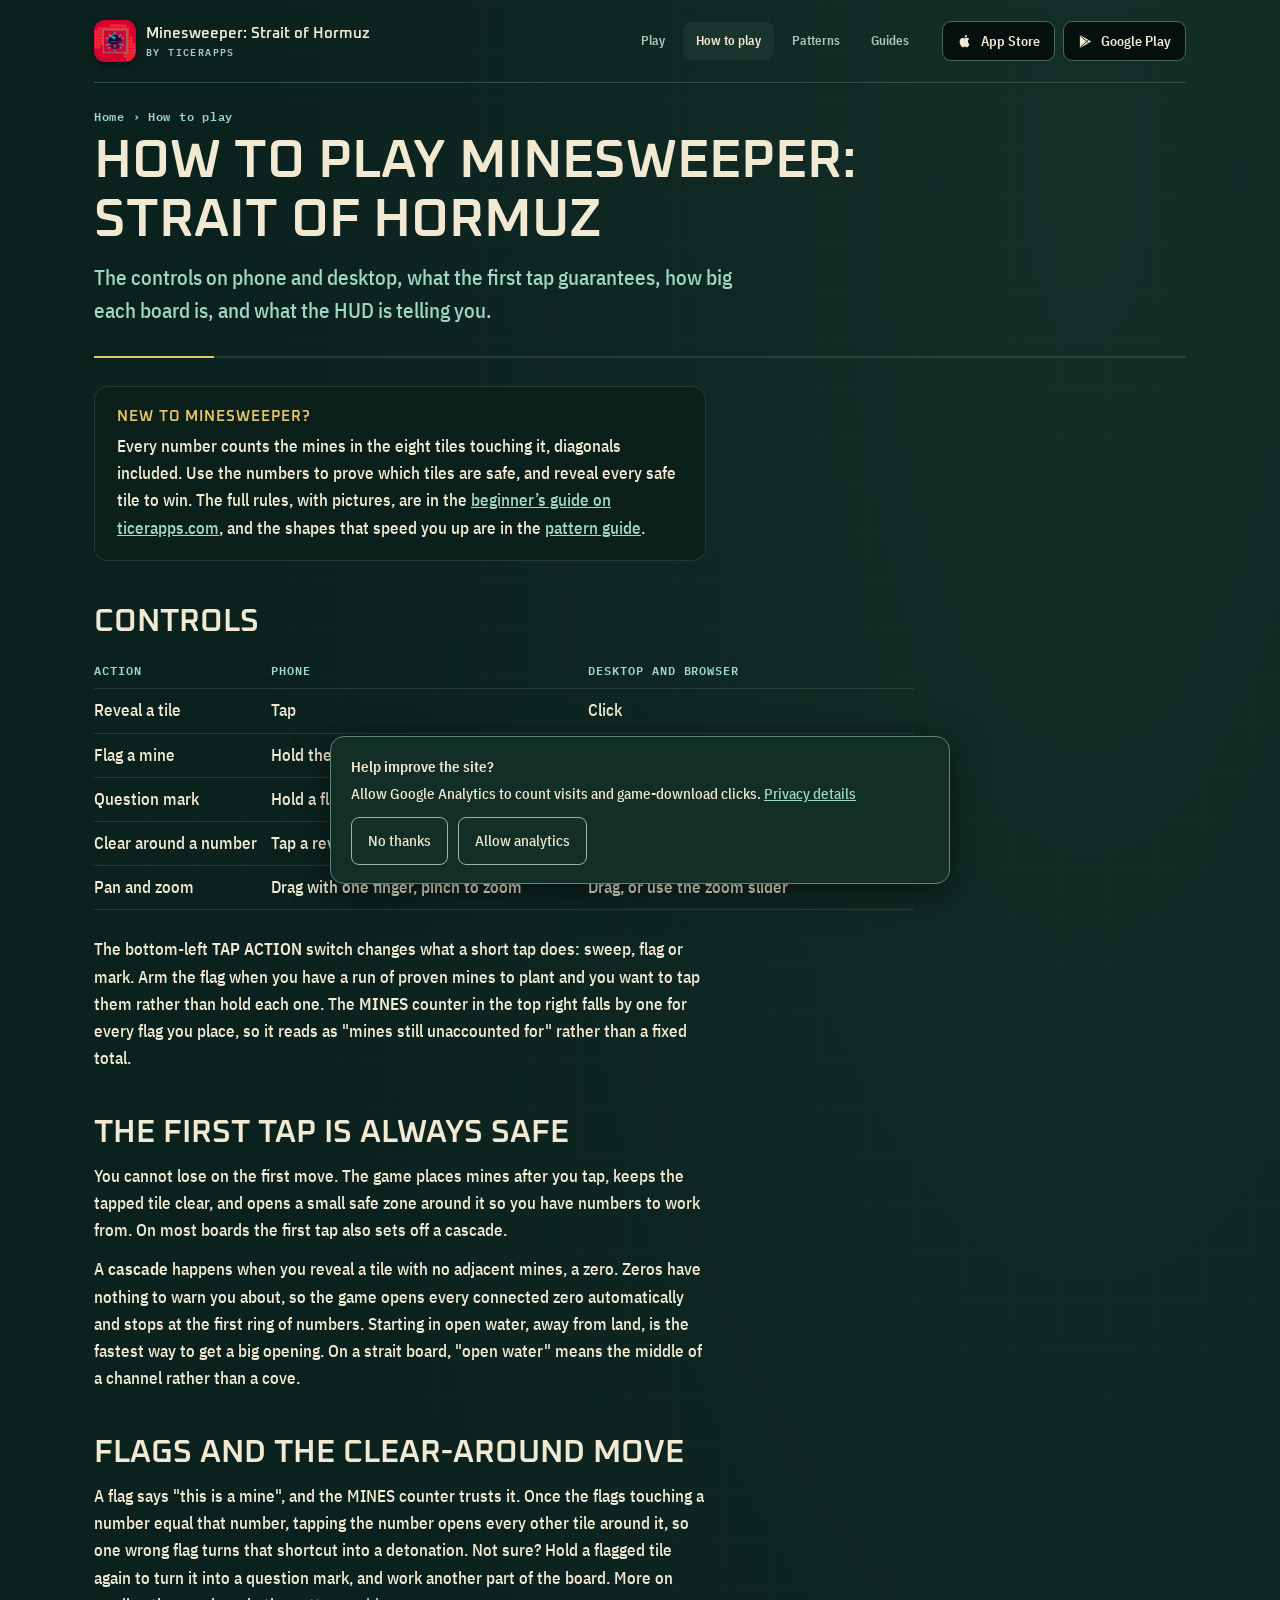
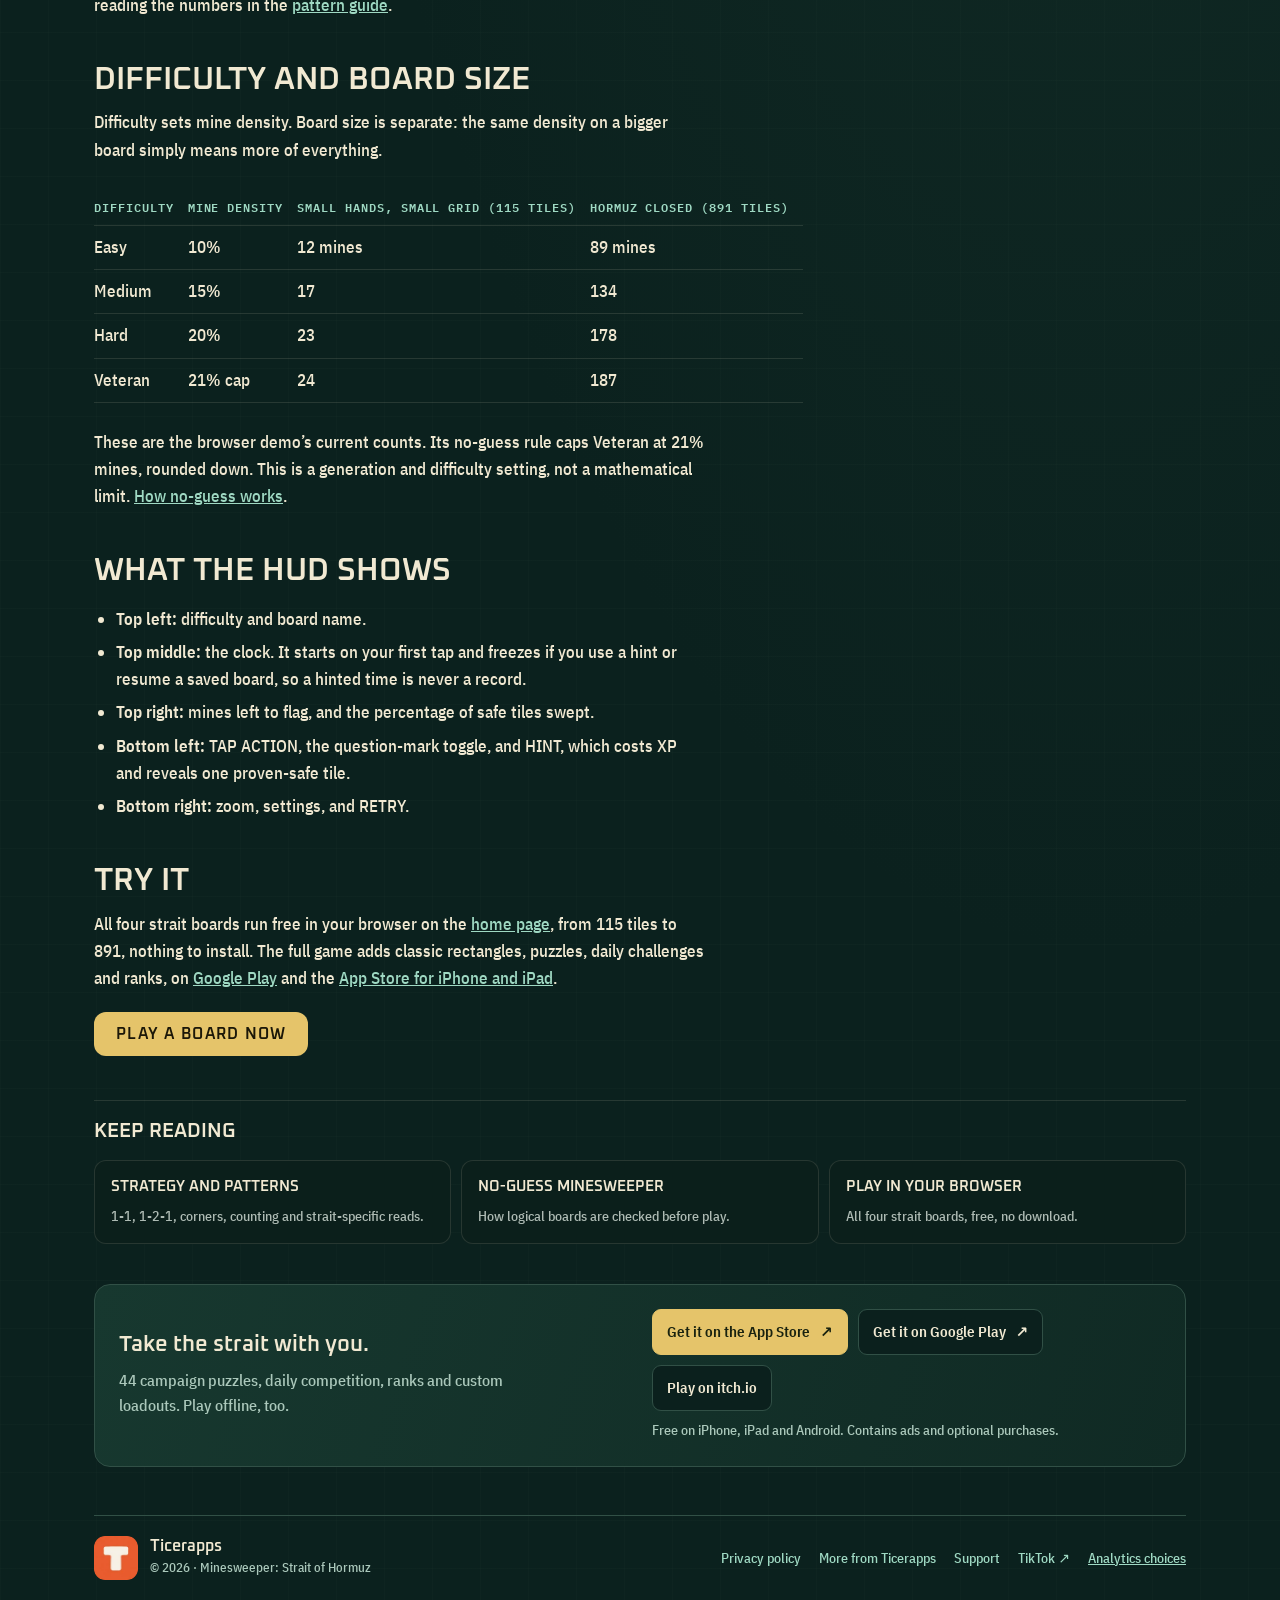
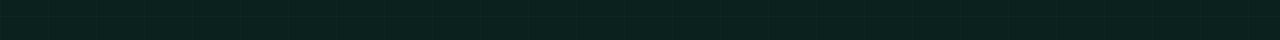
==== commit 426075d4: "Play-first homepage and a browser game that keeps records The homepage leads with the game in a full" ====
--- a/how-to-play/index.html
+++ b/how-to-play/index.html
@@ -91,7 +91,7 @@
 <script defer src="/assets/ads.js"></script>
 <script type="application/ld+json">{"@context": "https://schema.org", "@graph": [{"@type": "BreadcrumbList", "itemListElement": [{"@type": "ListItem", "position": 1, "name": "Home", "item": "https://minesweeperstraitofhormuz.com/"}, {"@type": "ListItem", "position": 2, "name": "How to play", "item": "https://minesweeperstraitofhormuz.com/how-to-play/"}]}, {"@type": "Article", "headline": "How to play Minesweeper: Strait of Hormuz", "description": "Controls, the first-tap guarantee, board sizes and mine counts, and what the HUD shows in Minesweeper: Strait of Hormuz. New to minesweeper? Start with the rules.", "url": "https://minesweeperstraitofhormuz.com/how-to-play/", "dateModified": "2026-11-10", "author": {"@type": "Organization", "name": "Ticerapps", "url": "https://ticerapps.com/"}, "about": {"@type": "VideoGame", "name": "Minesweeper: Strait of Hormuz"}}]}</script>
 
-<!-- shared-style:start --><script>document.documentElement.classList.add("js");</script><link rel="preload" href="/assets/fonts/hormuz-display.woff2" as="font" type="font/woff2" crossorigin><link rel="preload" href="/assets/fonts/hormuz-body-medium.woff2" as="font" type="font/woff2" crossorigin><style>/* Self-hosted OFL font subsets. Optional display prevents late font swaps. */
+<!-- shared-style:start --><script>(function(d,u){d.classList.add("js");if(/iPhone|iPad|iPod/.test(u)||(/Macintosh/.test(u)&&navigator.maxTouchPoints>1))d.classList.add("is-ios");else if(/Android/i.test(u))d.classList.add("is-android");})(document.documentElement,navigator.userAgent);</script><link rel="preload" href="/assets/fonts/hormuz-display.woff2" as="font" type="font/woff2" crossorigin><link rel="preload" href="/assets/fonts/hormuz-body-medium.woff2" as="font" type="font/woff2" crossorigin><style>/* Self-hosted OFL font subsets. Optional display prevents late font swaps. */
 @font-face{font-family:"Hormuz Web Display";src:url('/assets/fonts/hormuz-display.woff2') format('woff2');font-weight:600 700;font-display:optional}
 @font-face{font-family:'Hormuz Web Sans';src:url('/assets/fonts/hormuz-body-medium.woff2') format('woff2');font-weight:400 500;font-display:optional}
 @font-face{font-family:'Hormuz Web Sans';src:url('/assets/fonts/hormuz-body-semibold.woff2') format('woff2');font-weight:600 700;font-display:optional}
@@ -175,13 +175,35 @@
 .analytics-choice{position:fixed;z-index:1000;bottom:16px;left:16px;right:16px;margin:auto;max-width:620px;padding:18px 20px;background:#122e27;border:1px solid #5c8771;border-radius:14px;box-shadow:0 8px 35px #0008;font-size:15px}.analytics-choice[hidden]{display:none}.analytics-choice p{margin:4px 0 12px;line-height:1.45}.analytics-actions{display:flex;gap:10px;flex-wrap:wrap}.analytics-actions button{padding:11px 16px;background:transparent;border:1px solid #98b6a6;border-radius:8px;color:var(--cream);font:inherit;cursor:pointer}.analytics-actions button:hover{background:#28483a}.analytics-actions button[hidden]{display:none}html:not(.js) [data-answer]{display:none}html:not(.js) .pattern-board .answer-marked .answer-symbol{display:inline}html:not(.js) .pattern-board .answer-marked .hidden-symbol{display:none}
 
 .social-media{min-width:0}.youtube-preview{position:relative;aspect-ratio:16/9;border:1px solid var(--line);border-radius:16px;overflow:hidden;background:linear-gradient(120deg,#092b1ddd,#071b12aa),url('/assets/og-image.jpg') center/cover}.youtube-preview button{width:100%;height:100%;display:flex;flex-direction:column;gap:12px;align-items:center;justify-content:center;padding:20px;background:transparent;border:0;color:var(--cream);cursor:pointer;font:inherit}.youtube-preview button:hover{background:#50775633}.youtube-preview strong{font-family:var(--display);font-size:clamp(17px,2vw,23px)}.video-play{display:grid;place-items:center;width:64px;height:64px;background:var(--gold);border-radius:50%;color:#10221a;font-size:38px;line-height:1}.youtube-preview iframe{position:absolute;inset:0;border:0;width:100%;height:100%}.social-media .social-preview{margin-top:24px}
+
+/* App store buttons in the shared header. Computers see both stores; an iPhone/iPad or an
+   Android device sees only its own store, as one "Get the app" button next to the menu. */
+.site-header .brand{order:0}.site-nav{order:1}.header-apps{order:2}.menu-toggle{order:3}
+.header-apps{display:flex;gap:8px}
+.header-app{--btn-bg:#06110f;display:inline-flex;align-items:center;gap:8px;min-height:40px;padding:0 14px;border:1px solid #47675a;border-radius:9px;background:var(--btn-bg);color:var(--cream);text-decoration:none;font:600 14px/1.2 var(--body);white-space:nowrap}
+.header-app:hover{border-color:var(--mint)}.header-app svg{flex:none}
+.header-app .lbl-app{display:none}
+.is-ios .header-app[data-store="android"],.is-android .header-app[data-store="ios"]{display:none}
+.is-ios .header-app,.is-android .header-app{--btn-bg:var(--gold);background:var(--gold);border-color:var(--gold);color:#1b230f}
+.is-ios .header-app .lbl-store,.is-android .header-app .lbl-store{display:none}
+.is-ios .header-app .lbl-app,.is-android .header-app .lbl-app{display:inline}
+@media(max-width:800px){.header-apps{order:1}.menu-toggle{order:2}.site-nav{order:3}.header-app{padding:0 12px;font-size:13px}}
+@media(max-width:580px){html:not(.is-ios):not(.is-android) .header-app span{display:none}html:not(.is-ios):not(.is-android) .header-app{padding:0 11px}}
+/* Ticerapps logo in the shared footer. */
+.footer-brand{display:inline-flex;align-items:center;gap:12px;text-decoration:none!important;color:var(--cream)}
+.footer-brand img{width:44px;height:44px;border-radius:11px;flex:none}
+.footer-brand b{display:block;font:600 16px/1.2 var(--display);color:var(--cream)}
+.footer-brand small{display:block;font-size:13px;color:var(--ink-soft);margin-top:2px}
+.footer-brand:hover b{color:var(--gold)}
+.site-footer{align-items:center}
+@media(max-width:580px){.menu-toggle{font-size:0;padding:8px 12px}.menu-toggle span{font-size:18px}.site-header .brand b{max-width:none}}
 </style><!-- shared-style:end -->
 <script defer src="/assets/site.js"></script>
 <script defer src="/assets/analytics.js"></script>
 </head>
 <body>
 <div class="wrap">
-<!-- shared-header:start --><header class="top site-header"><a class="brand" href="/" aria-label="Minesweeper: Strait of Hormuz by Ticerapps, home"><img src="/assets/icon-192.png" width="42" height="42" alt=""><span><b>Minesweeper: Strait of Hormuz</b><small>by Ticerapps</small></span></a><button type="button" class="menu-toggle" aria-expanded="false" aria-controls="site-nav">Menu <span aria-hidden="true">☰</span></button><nav class="site-nav" id="site-nav" aria-label="Main navigation"><a href="/#play">Play</a><a href="/#boards">Boards</a><a href="/how-to-play/" aria-current="page">How to play</a><a href="https://ticerapps.com/minesweeper/strategy/">Patterns</a><a href="https://ticerapps.com/minesweeper/">Guides</a><a class="nav-download" href="/#get">Get the game <span aria-hidden="true">↗</span></a></nav></header><!-- shared-header:end -->
+<!-- shared-header:start --><header class="top site-header"><a class="brand" href="/" aria-label="Minesweeper: Strait of Hormuz by Ticerapps, home"><img src="/assets/icon-192.png" width="42" height="42" alt=""><span><b>Minesweeper: Strait of Hormuz</b><small>by Ticerapps</small></span></a><button type="button" class="menu-toggle" aria-expanded="false" aria-controls="site-nav">Menu <span aria-hidden="true">☰</span></button><div class="header-apps"><a data-destination="app_store" class="header-app" data-store="ios" href="https://apps.apple.com/app/id6795665498"><svg width="16" height="16" viewBox="0 0 24 24" fill="currentColor" aria-hidden="true"><path d="M16.4 12.6c0-2.3 1.9-3.4 2-3.5-1.1-1.6-2.8-1.8-3.4-1.8-1.4-.1-2.8.9-3.5.9-.7 0-1.8-.8-3-.8-1.5 0-3 .9-3.8 2.3-1.6 2.8-.4 7 1.2 9.3.8 1.1 1.7 2.4 2.9 2.3 1.2 0 1.6-.7 3-.7s1.8.7 3 .7c1.3 0 2.1-1.1 2.8-2.3.9-1.3 1.3-2.6 1.3-2.6s-2.5-1-2.5-3.8zM14.1 5.8c.6-.8 1.1-1.9 1-3-.9 0-2.1.6-2.7 1.4-.6.7-1.1 1.8-1 2.9 1 .1 2.1-.5 2.7-1.3z"/></svg><span class="lbl-store">App Store</span><span class="lbl-app">Get the app</span></a><a data-destination="google_play" class="header-app" data-store="android" href="https://play.google.com/store/apps/details?id=com.ticer.minesweeperstraitofhormuz"><svg width="15" height="15" viewBox="0 0 24 24" aria-hidden="true"><path fill="currentColor" d="M4.6 2.3 20 11.1a1 1 0 0 1 0 1.8L4.6 21.7A1 1 0 0 1 3 20.8V3.2a1 1 0 0 1 1.6-.9z"/><path fill="none" stroke="var(--btn-bg)" stroke-width="1.4" d="M3.6 2.8 14 12 3.6 21.2M14 12l3.3-3.1M14 12l3.3 3.1"/></svg><span class="lbl-store">Google Play</span><span class="lbl-app">Get the app</span></a></div><nav class="site-nav" id="site-nav" aria-label="Main navigation"><a href="/#play">Play</a><a href="/how-to-play/" aria-current="page">How to play</a><a href="https://ticerapps.com/minesweeper/strategy/">Patterns</a><a href="https://ticerapps.com/minesweeper/">Guides</a></nav></header><!-- shared-header:end -->
 <main>
 <nav class="crumbs" aria-label="Breadcrumb"><a href="../">Home</a> › How to play</nav>
 <article>
@@ -239,7 +261,7 @@
 
 <!-- shared-downloads:start --><section class="download-strip" aria-label="Get the full game"><div><h2>Take the strait with you.</h2><p>44 campaign puzzles, daily competition, ranks and custom loadouts. Play offline, too.</p></div><div><div class="download-actions"><a class="action-primary" data-destination="app_store" href="https://apps.apple.com/app/id6795665498">Get it on the App Store <span aria-hidden="true">↗</span></a><a class="action-secondary" data-destination="google_play" href="https://play.google.com/store/apps/details?id=com.ticer.minesweeperstraitofhormuz">Get it on Google Play <span aria-hidden="true">↗</span></a><a class="action-secondary" data-destination="itch" href="https://btror.itch.io/minesweeper-strait-of-hormuz">Play on itch.io</a></div><small>Free on iPhone, iPad and Android. Contains ads and optional purchases.</small></div></section><!-- shared-downloads:end -->
 </main>
-<!-- shared-footer:start --><footer class="site-footer"><p>© 2026 Ticerapps<br>Minesweeper: Strait of Hormuz</p><nav aria-label="Footer"><a href="/privacy/">Privacy policy</a><a href="https://ticerapps.com/">More from Ticerapps</a><a href="mailto:ticerapps@gmail.com">Support</a><a href="https://www.tiktok.com/@ticerapps_dev" data-destination="tiktok">TikTok ↗</a><button type="button" class="text-button" data-analytics-settings hidden>Analytics choices</button><button type="button" class="text-button" data-ad-choices hidden>Ad privacy choices</button></nav></footer><!-- shared-footer:end -->
+<!-- shared-footer:start --><footer class="site-footer"><a class="footer-brand" href="https://ticerapps.com/"><img src="/assets/ticerapps-logo.webp" width="44" height="44" alt=""><span><b>Ticerapps</b><small>© 2026 · Minesweeper: Strait of Hormuz</small></span></a><nav aria-label="Footer"><a href="/privacy/">Privacy policy</a><a href="https://ticerapps.com/">More from Ticerapps</a><a href="mailto:ticerapps@gmail.com">Support</a><a href="https://www.tiktok.com/@ticerapps_dev" data-destination="tiktok">TikTok ↗</a><button type="button" class="text-button" data-analytics-settings hidden>Analytics choices</button><button type="button" class="text-button" data-ad-choices hidden>Ad privacy choices</button></nav></footer><!-- shared-footer:end -->
 </div>
 </body>
 </html>
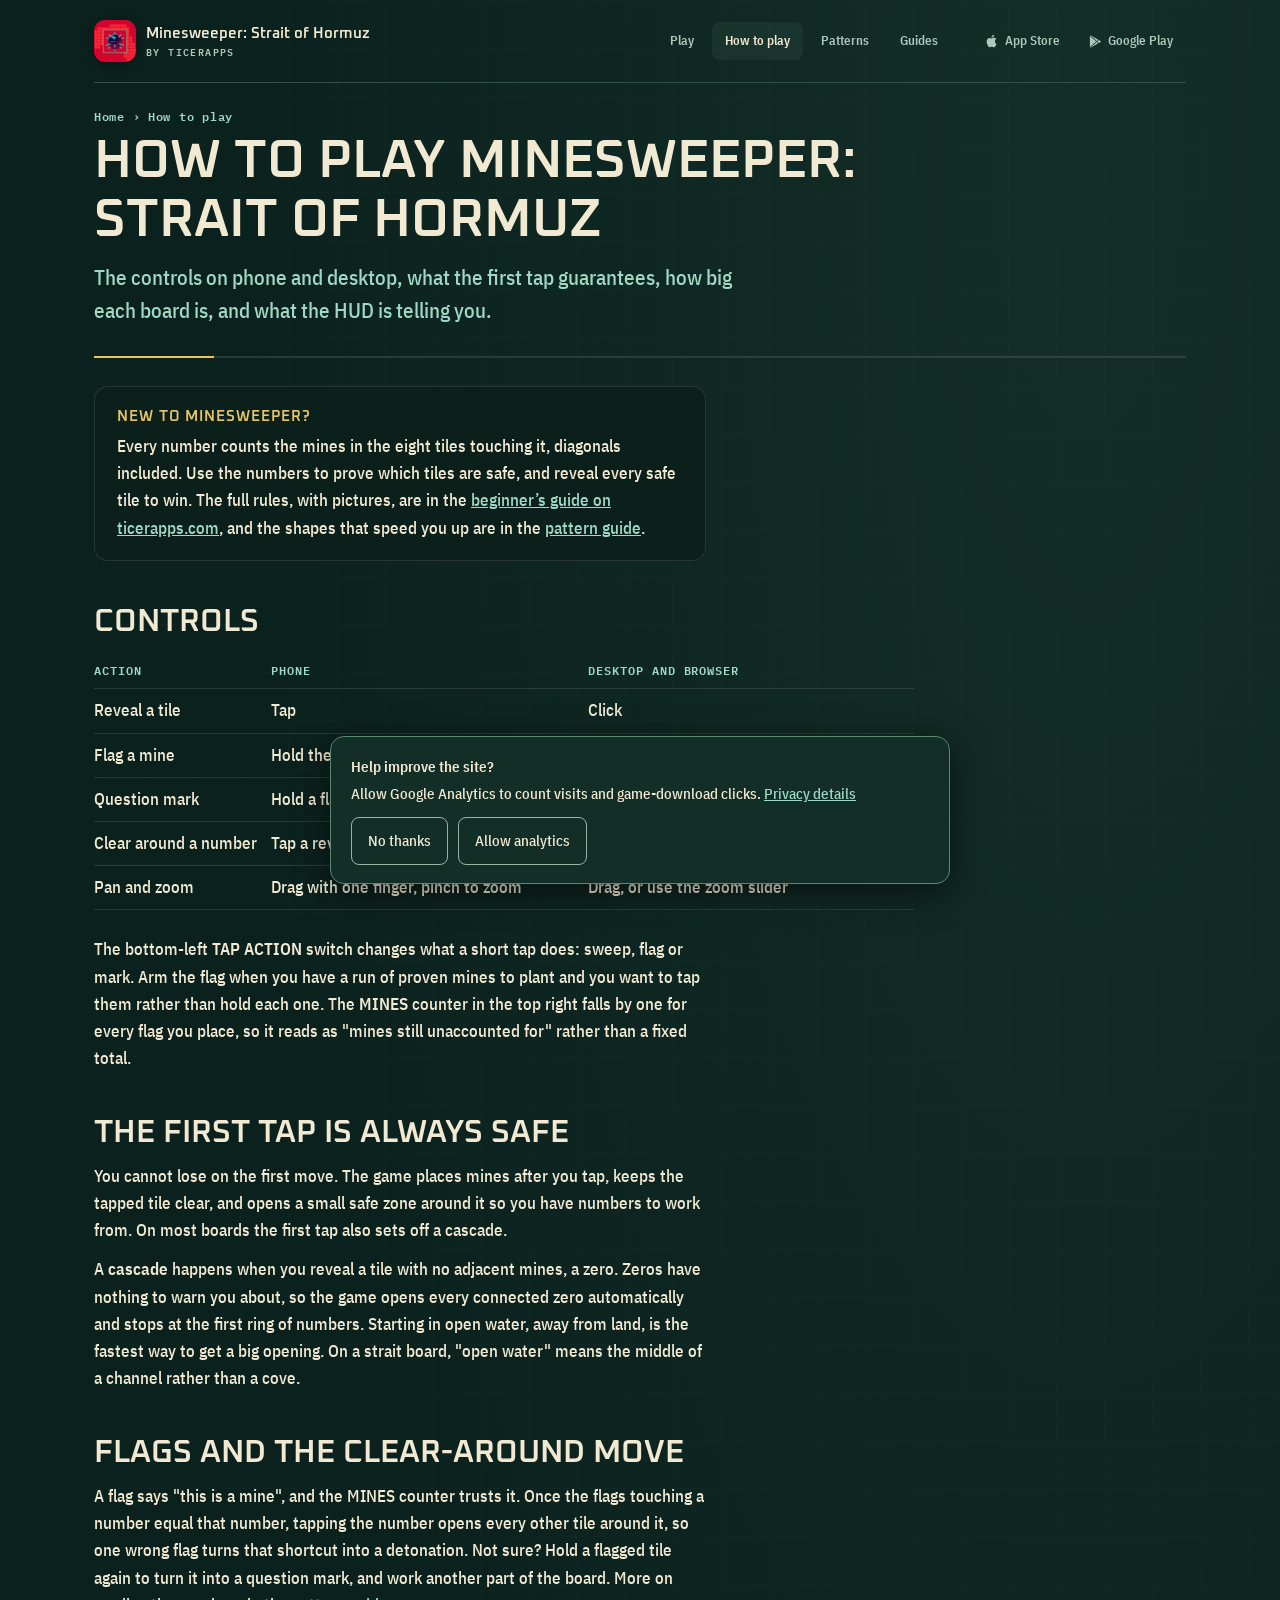
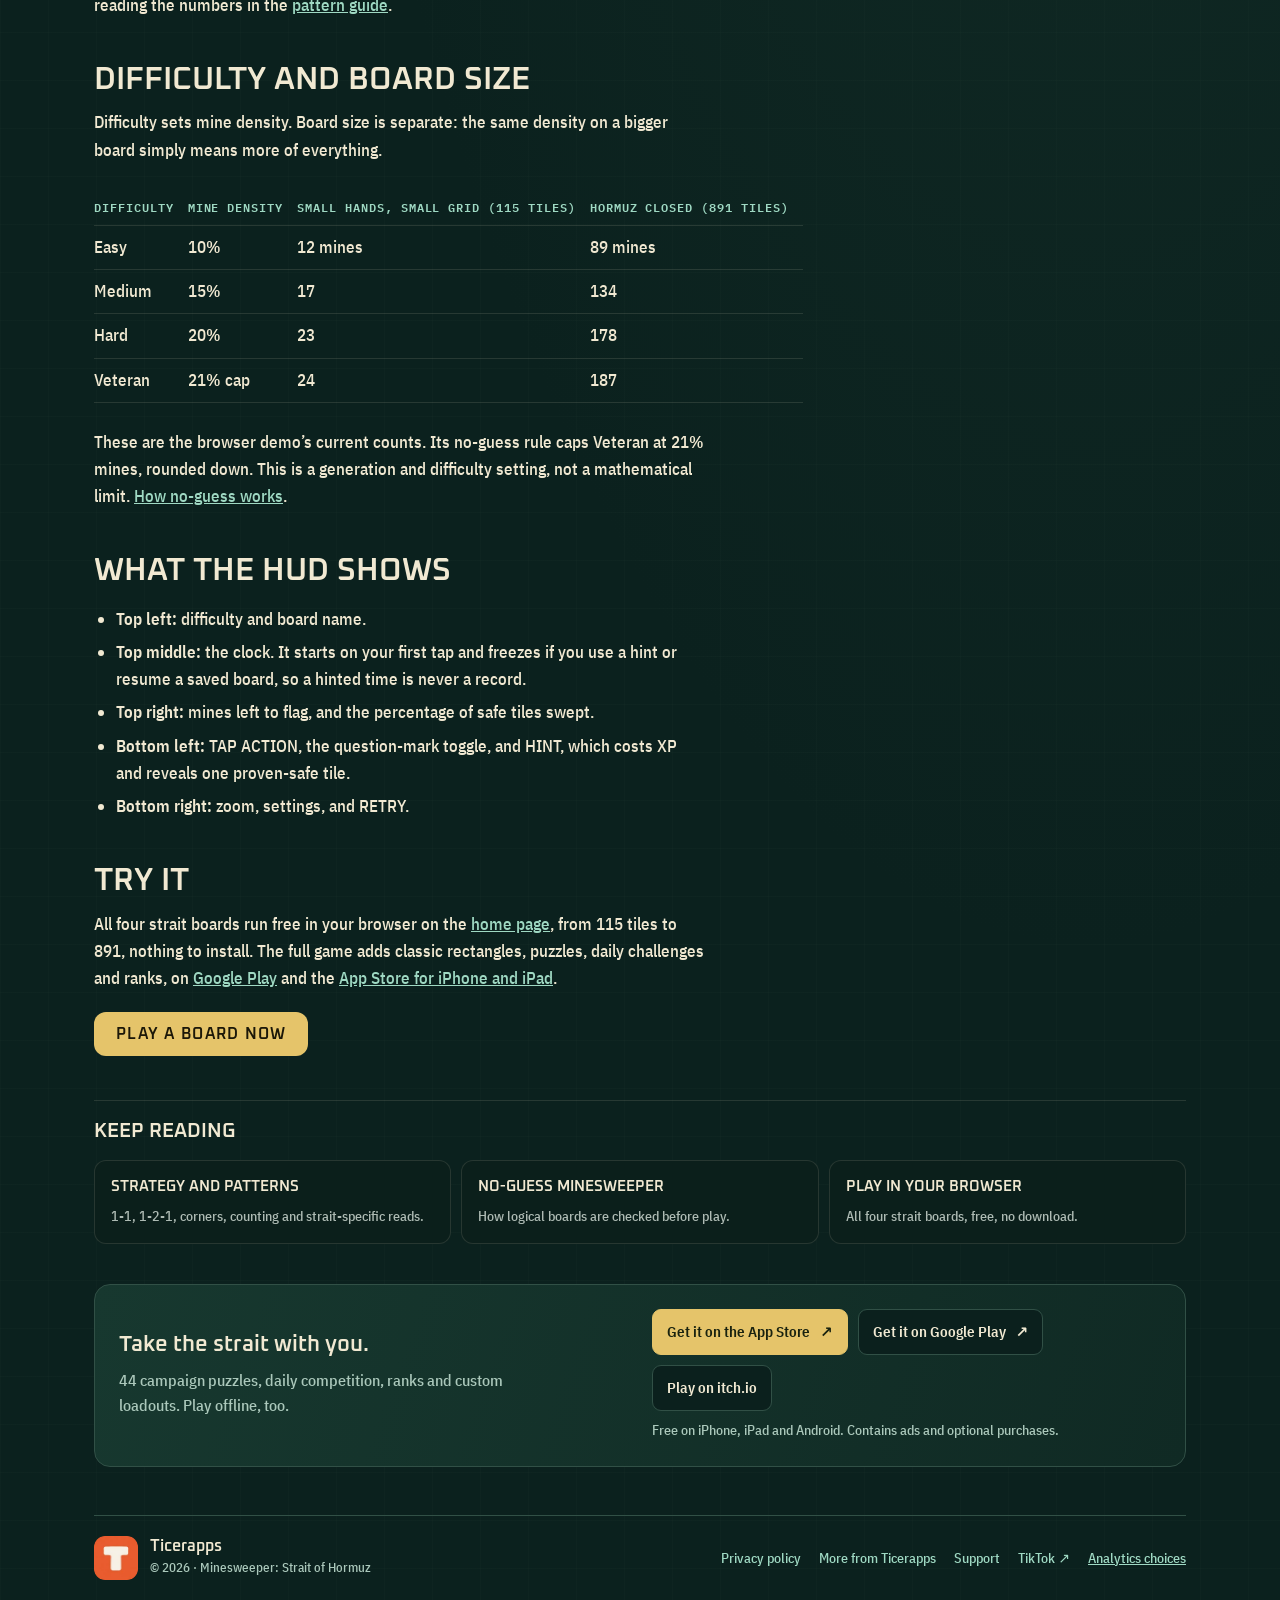
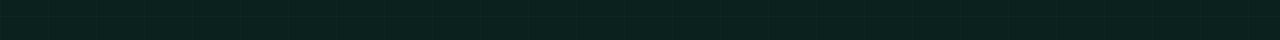
==== commit 1d94b35f: "Plain store links in the header, info-only board cards, no device highlight The header's App Store a" ====
--- a/how-to-play/index.html
+++ b/how-to-play/index.html
@@ -179,16 +179,16 @@
 /* App store buttons in the shared header. Computers see both stores; an iPhone/iPad or an
    Android device sees only its own store, as one "Get the app" button next to the menu. */
 .site-header .brand{order:0}.site-nav{order:1}.header-apps{order:2}.menu-toggle{order:3}
-.header-apps{display:flex;gap:8px}
-.header-app{--btn-bg:#06110f;display:inline-flex;align-items:center;gap:8px;min-height:40px;padding:0 14px;border:1px solid #47675a;border-radius:9px;background:var(--btn-bg);color:var(--cream);text-decoration:none;font:600 14px/1.2 var(--body);white-space:nowrap}
-.header-app:hover{border-color:var(--mint)}.header-app svg{flex:none}
+.header-apps{display:flex;gap:2px}
+.header-app{--btn-bg:var(--bg);display:inline-flex;align-items:center;gap:5px;padding:10px 13px;border-radius:8px;color:var(--ink-soft);text-decoration:none;font:600 13px/1.4 var(--body);white-space:nowrap}
+.header-app:hover{background:#9fd9c310;color:var(--cream)}.header-app svg{flex:none}
 .header-app .lbl-app{display:none}
 .is-ios .header-app[data-store="android"],.is-android .header-app[data-store="ios"]{display:none}
-.is-ios .header-app,.is-android .header-app{--btn-bg:var(--gold);background:var(--gold);border-color:var(--gold);color:#1b230f}
+.is-ios .header-app,.is-android .header-app{--btn-bg:var(--gold);background:var(--gold);color:#1b230f;min-height:40px;padding:0 13px}
 .is-ios .header-app .lbl-store,.is-android .header-app .lbl-store{display:none}
 .is-ios .header-app .lbl-app,.is-android .header-app .lbl-app{display:inline}
-@media(max-width:800px){.header-apps{order:1}.menu-toggle{order:2}.site-nav{order:3}.header-app{padding:0 12px;font-size:13px}}
-@media(max-width:580px){html:not(.is-ios):not(.is-android) .header-app span{display:none}html:not(.is-ios):not(.is-android) .header-app{padding:0 11px}}
+@media(max-width:800px){.header-apps{order:1}.menu-toggle{order:2}.site-nav{order:3}}
+@media(max-width:580px){html:not(.is-ios):not(.is-android) .header-app span{display:none}html:not(.is-ios):not(.is-android) .header-app{padding:10px}}
 /* Ticerapps logo in the shared footer. */
 .footer-brand{display:inline-flex;align-items:center;gap:12px;text-decoration:none!important;color:var(--cream)}
 .footer-brand img{width:44px;height:44px;border-radius:11px;flex:none}
